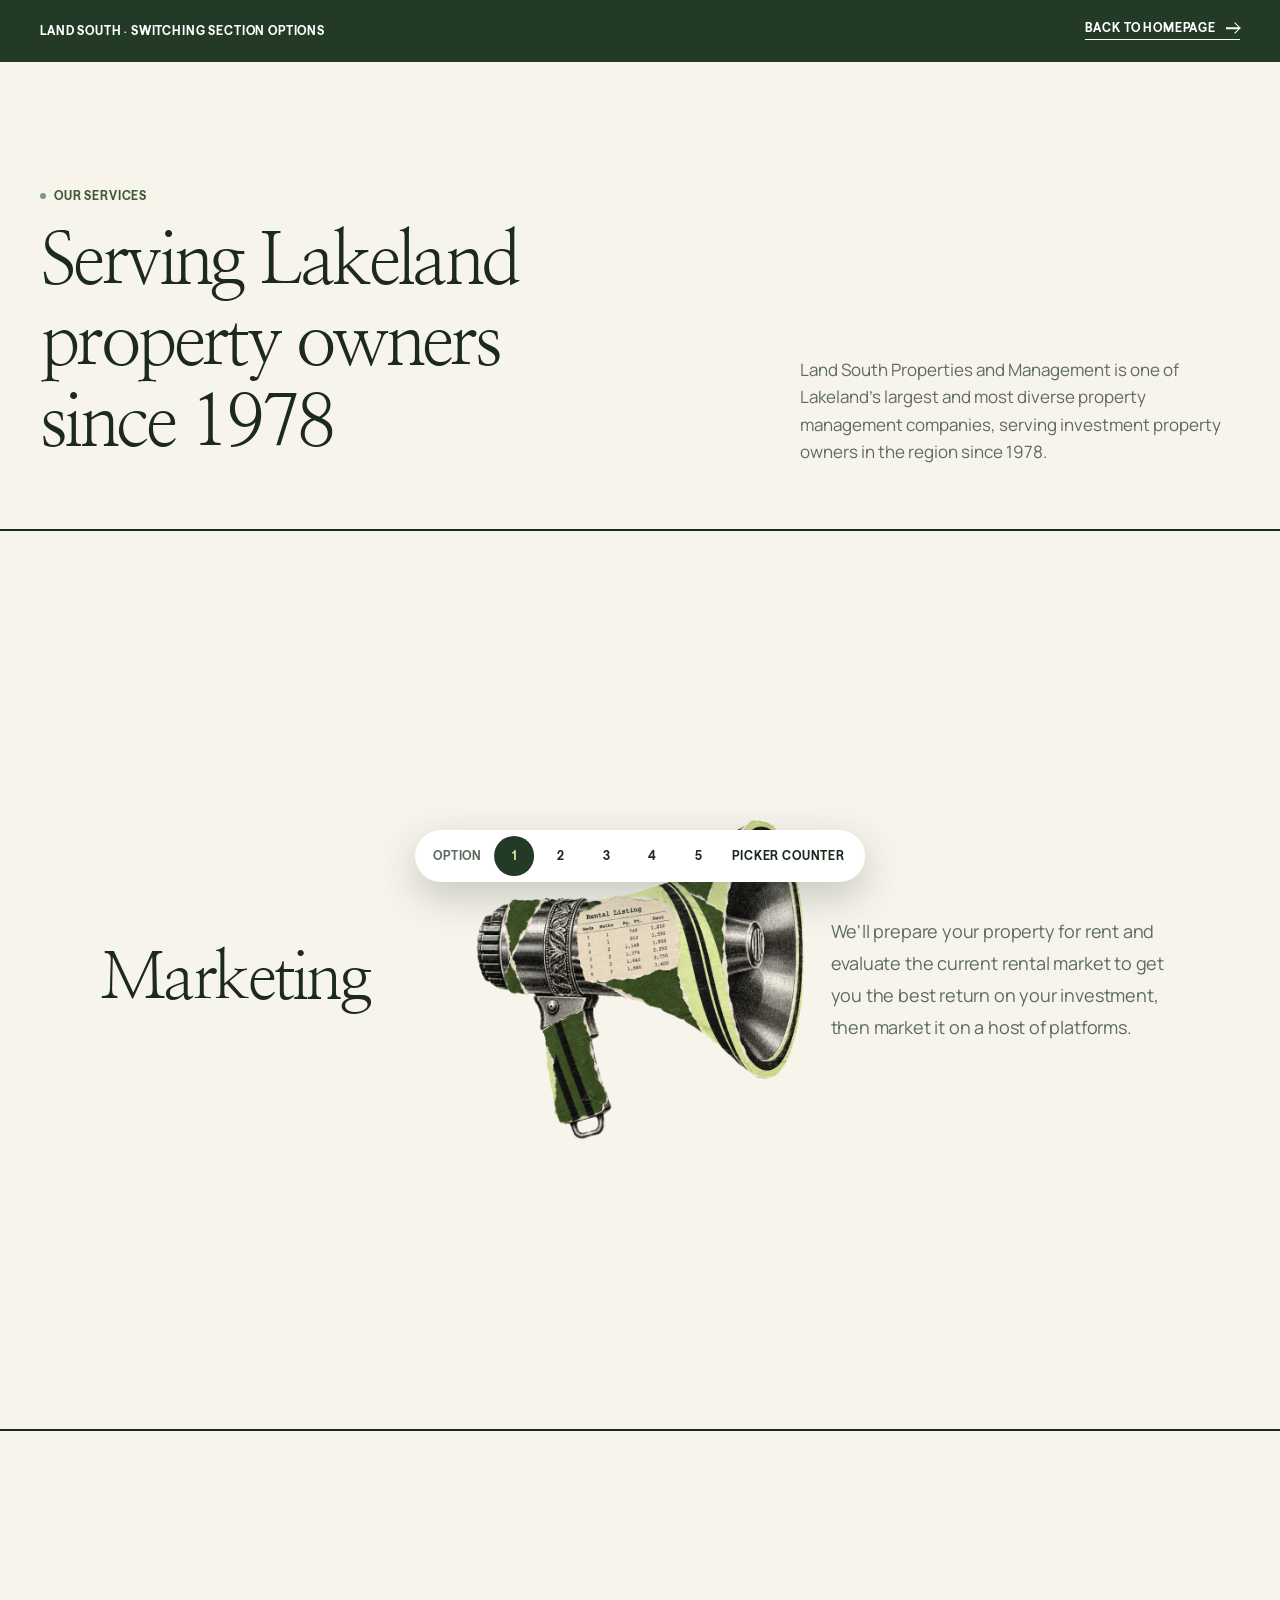
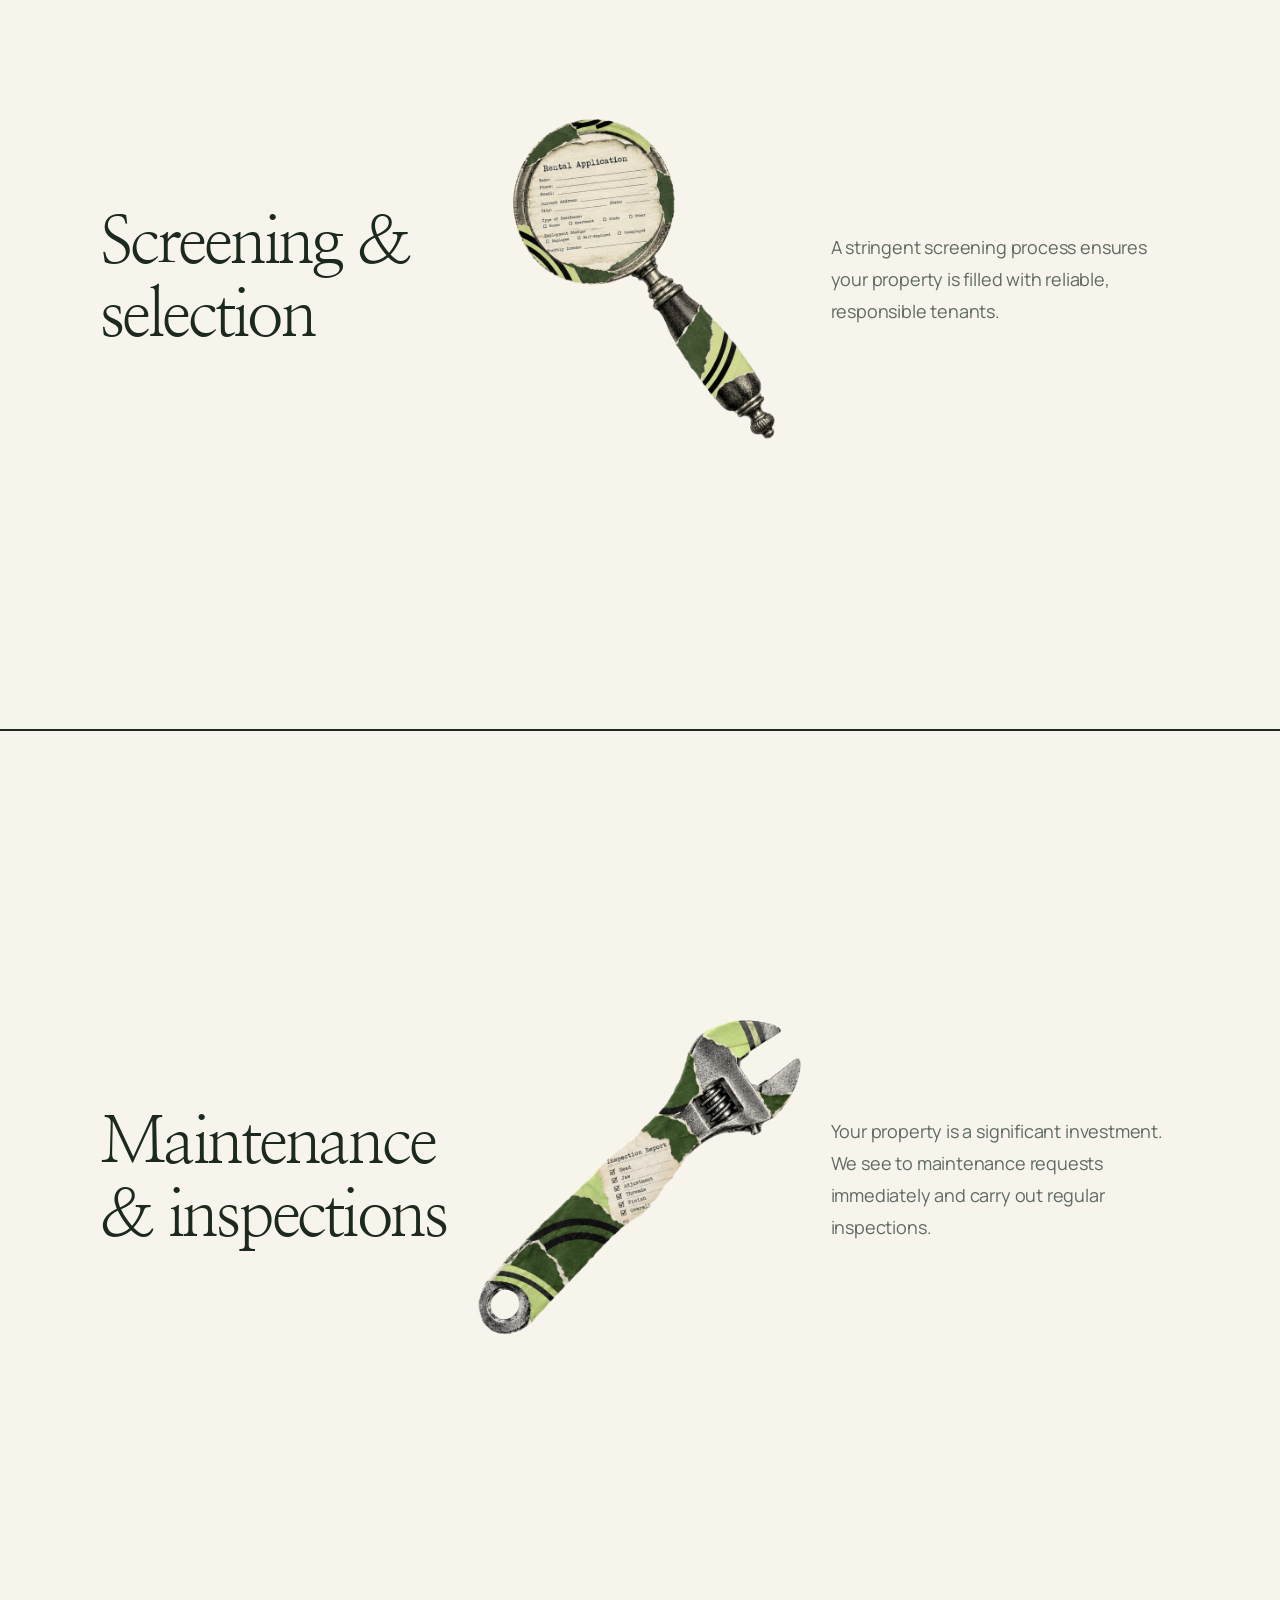
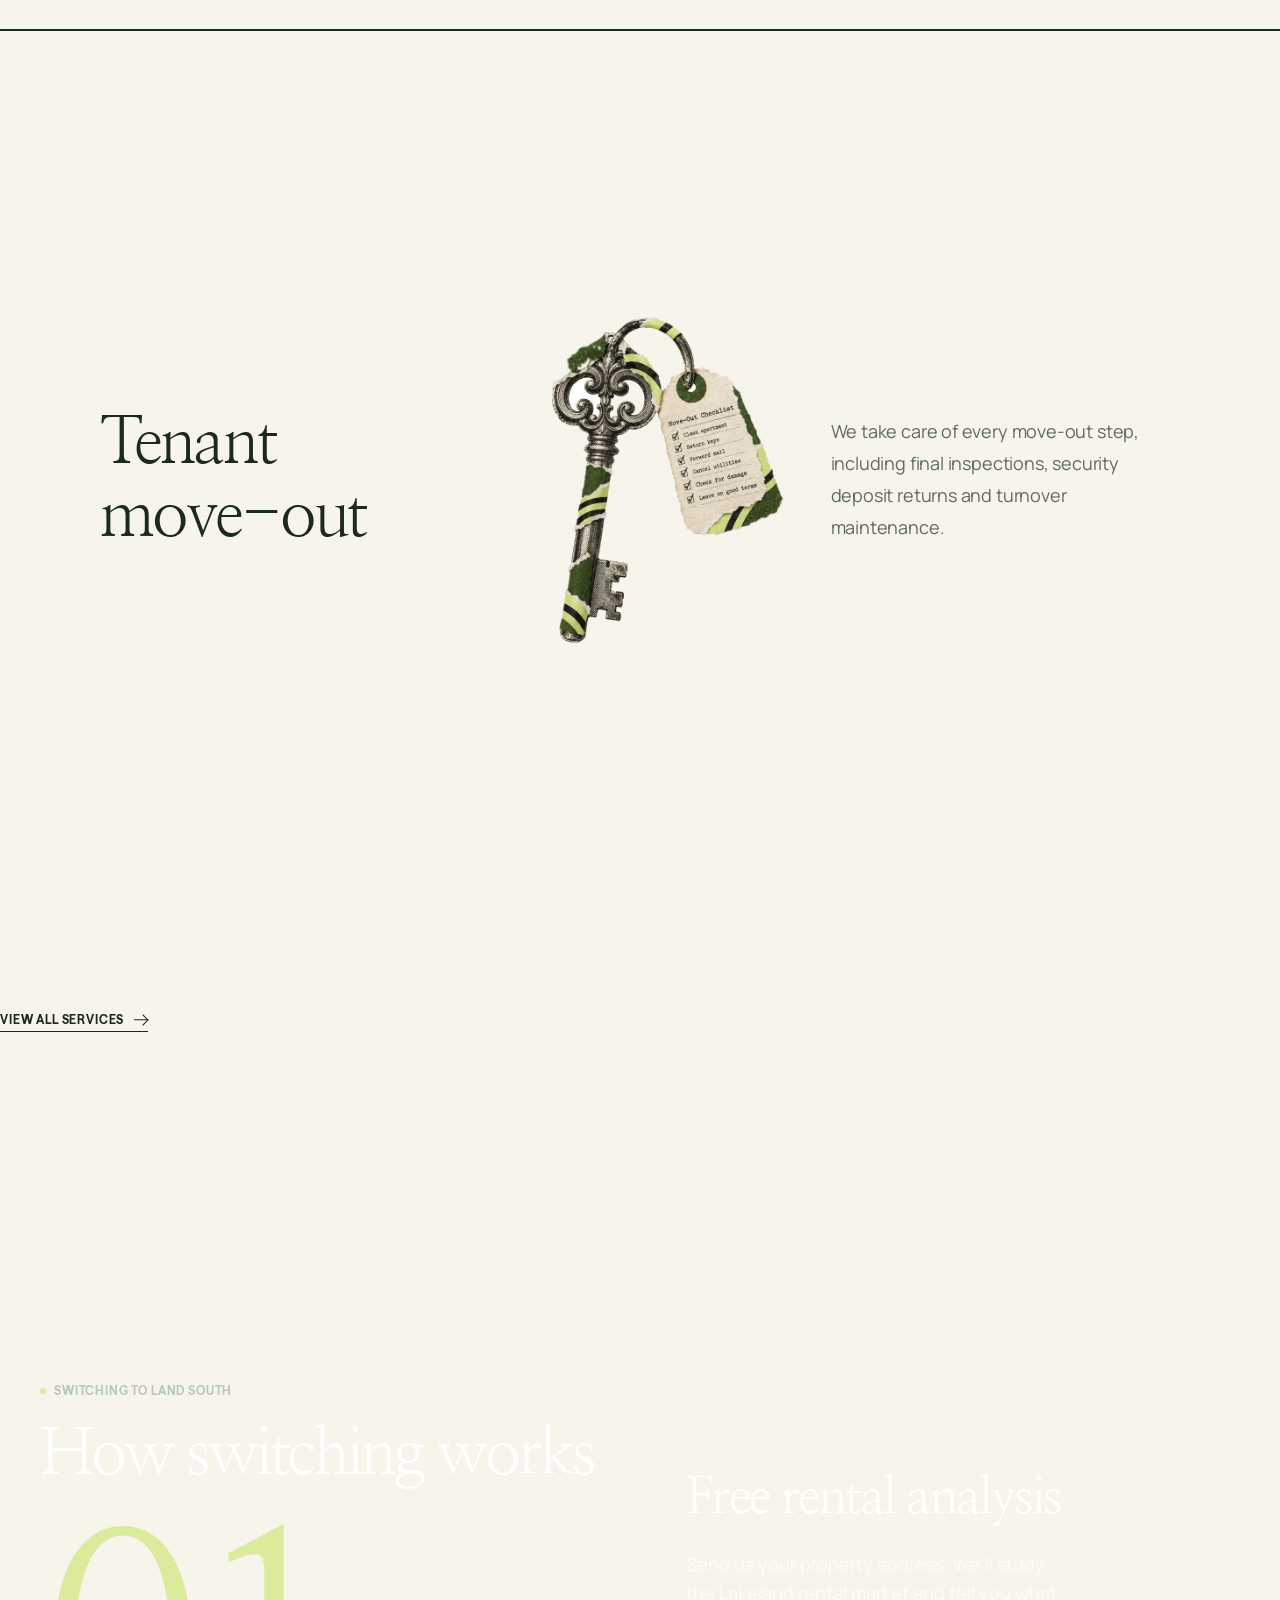
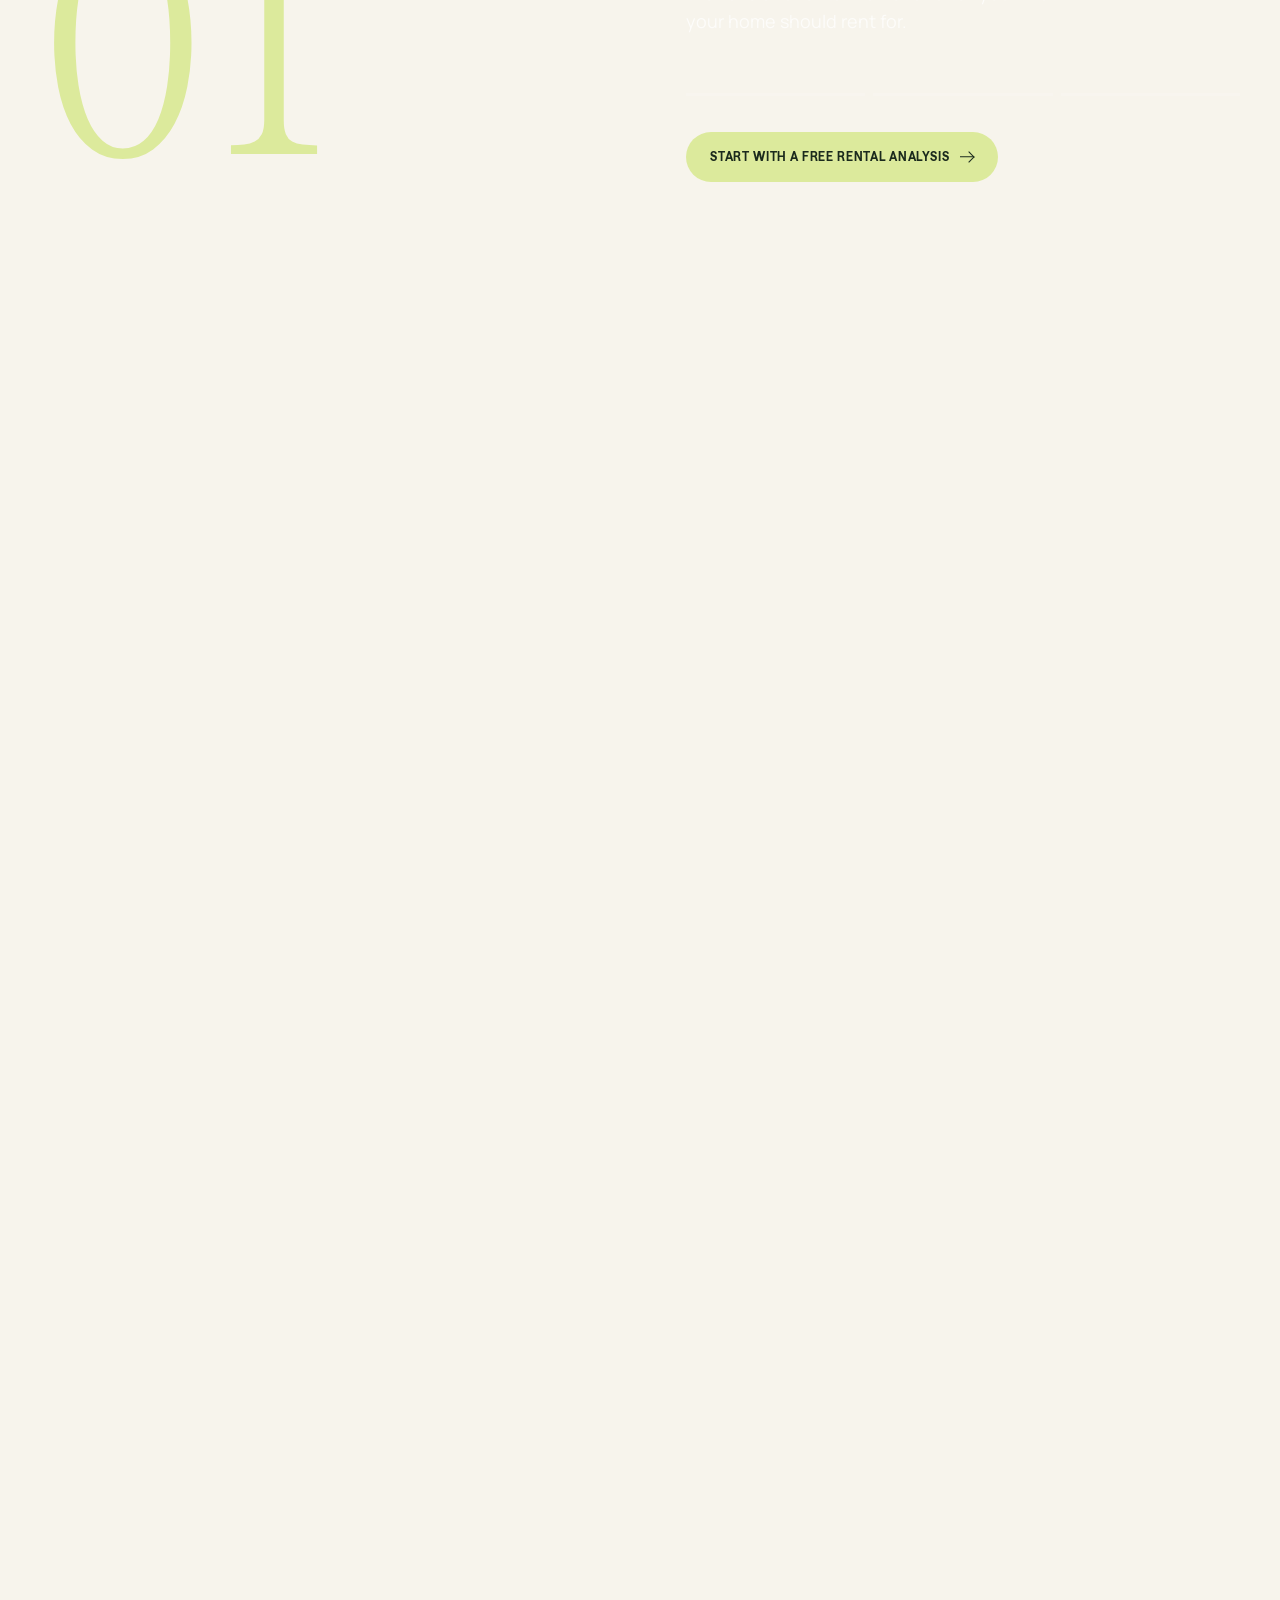
==== switching.html @ 8392ba08 "Land South homepage redesign prototype Static landing page proposal for landsouthmanagement.com, plu" ====
<!doctype html>
<html lang="en">
<head>
<meta charset="utf-8">
<meta name="viewport" content="width=device-width, initial-scale=1">
<meta name="robots" content="noindex, nofollow">
<title>Switching options — Land South</title>
<link rel="preconnect" href="https://fonts.googleapis.com">
<link rel="preconnect" href="https://fonts.gstatic.com" crossorigin>
<link href="https://fonts.googleapis.com/css2?family=Nanum+Myeongjo:wght@400;700&family=Manrope:wght@400;500;600;700&display=swap" rel="stylesheet">
<link rel="stylesheet" href="styles.css">
<link rel="stylesheet" href="options.css">
<style>
/* ---------- option picker ---------- */
.pick{position:fixed;z-index:90;left:50%;bottom:18px;transform:translateX(-50%);display:flex;align-items:center;gap:6px;padding:6px 6px 6px 18px;background:#fff;border-radius:999px;box-shadow:0 14px 40px rgba(20,40,30,.22)}
.pick span{font:var(--ui);letter-spacing:var(--ui-track);text-transform:uppercase;color:var(--muted);margin-right:6px}
.pick a{width:40px;height:40px;border-radius:50%;display:grid;place-items:center;font:var(--ui);color:var(--ink);transition:background .25s}
.pick a:hover{background:var(--sand)}
.pick a.on{background:var(--forest);color:var(--lime)}
.pick__name{font:var(--ui);letter-spacing:var(--ui-track);text-transform:uppercase;padding:0 14px 0 8px;color:var(--ink)}
@media (max-width:720px){.pick{bottom:12px;padding-left:12px}.pick span,.pick__name{display:none}.pick a{width:38px;height:38px}}

/* ---------- the colour change, after AdLib: once the switching section settles in,
   the stuck service panel, the link strip and the section itself all fade to forest together ---------- */
.services{background:var(--cream)}
.services,.stack .panel:last-child,.services__more,.sw{transition:background-color 1s cubic-bezier(.4,0,.2,1),color .8s ease,border-color .8s ease}
.panel__h,.panel__p,.services__more .link{transition:color .8s ease}
.dark .stack .panel:last-child{background:var(--forest);border-color:var(--forest)}
.dark .stack .panel:last-child .panel__h{color:#fff}
.dark .stack .panel:last-child .panel__p{color:rgba(255,255,255,.7)}
.dark .services,.dark .services__more{background:var(--forest)}
.dark .services__more .link{color:#fff}
.sw{background:var(--cream);color:#fff;position:relative}
.dark .sw{background:var(--forest)}
.sw__in{opacity:0;transform:translateY(24px);transition:opacity .9s ease .25s,transform 1.1s cubic-bezier(.2,.7,.2,1) .25s}
.dark .sw__in{opacity:1;transform:none}
.sw[hidden]{display:none}
.sw .tag{color:var(--sage-2)}
.sw .tag::before{background:var(--lime)}
.sw-h{font-size:clamp(40px,5vw,76px);line-height:1.13;color:#fff}
.after{background:var(--forest);height:40vh}

/* shared pinned-stage helpers */
.pinwrap{position:relative}
.pinstage{position:sticky;top:0;height:100vh;height:100svh;overflow:hidden;display:flex;align-items:center}

/* ========== 1. Picker counter: the step number rolls through solid detents like an iOS picker ========== */
.d1{height:340vh}
.d1 .pinstage .wrap{width:100%;display:grid;grid-template-columns:minmax(0,1.05fr) minmax(0,1fr);gap:clamp(32px,5vw,90px);align-items:center}
.d1__win{height:1em;overflow:hidden;font:400 clamp(160px,24vw,380px)/1 var(--serif);letter-spacing:-.06em;color:var(--lime);margin-top:20px}
.d1__reel{display:flex;flex-direction:column;transition:transform .8s cubic-bezier(.65,0,.15,1)}
.d1__reel span{height:1em;display:block}
.d1__twin{height:calc(1.13em * 2);overflow:hidden;font-size:clamp(36px,4vw,60px)}
.d1__treel{transition:transform .8s cubic-bezier(.65,0,.15,1)}
.d1__treel h3{height:calc(1.13em * 2);font-size:1em;line-height:1.13;display:flex;align-items:flex-end;color:#fff}
.d1__pwin{position:relative;margin-top:22px;min-height:7.2em}
.d1__pwin p{position:absolute;inset:0 0 auto;color:rgba(255,255,255,.72);font-size:18px;max-width:34ch;opacity:0;transform:translateY(12px);transition:opacity .5s ease,transform .7s cubic-bezier(.2,.7,.2,1)}
.d1__pwin p.on{opacity:1;transform:none;transition-delay:.25s}
.d1__bar{display:flex;gap:8px;margin-top:28px}
.d1__bar i{flex:1;height:3px;background:rgba(255,255,255,.16);position:relative;overflow:hidden}
.d1__bar i::after{content:"";position:absolute;inset:0;background:var(--lime);transform-origin:0 50%;transform:scaleX(var(--f,0))}
.d1 .btn{margin-top:36px}

/* ========== 2. Winding path: a line draws down the page and a house marker rides it to each step ========== */
.d2{padding:clamp(100px,12vw,170px) 0 clamp(120px,14vw,200px)}
.d2__head{text-align:center;display:flex;flex-direction:column;align-items:center;margin-bottom:clamp(40px,6vw,90px)}
.d2__track{position:relative}
.d2__svg{position:absolute;inset:0;width:100%;height:100%;overflow:visible;pointer-events:none}
.d2__svg .base{fill:none;stroke:rgba(255,255,255,.14);stroke-width:2;stroke-dasharray:2 10;stroke-linecap:round}
.d2__svg .live{fill:none;stroke:var(--lime);stroke-width:2.5;stroke-linecap:round}
.d2__marker{position:absolute;left:0;top:0;width:58px;height:58px;margin:-29px 0 0 -29px;border-radius:50%;background:var(--lime);color:var(--forest);display:grid;place-items:center;box-shadow:0 0 0 8px rgba(220,234,156,.16);z-index:2}
.d2__marker svg{width:26px;height:26px}
.d2__step{position:relative;display:grid;grid-template-columns:1fr 1fr;min-height:clamp(340px,38vw,500px);align-items:center}
.d2__card{max-width:420px;opacity:.25;transform:translateY(16px);transition:opacity .6s ease,transform .8s cubic-bezier(.2,.7,.2,1)}
.d2__step.on .d2__card{opacity:1;transform:none}
.d2__step:nth-child(odd) .d2__card{grid-column:2;padding-left:clamp(90px,10vw,160px)}
.d2__step:nth-child(even) .d2__card{grid-column:1;justify-self:end;padding-right:clamp(90px,10vw,160px);text-align:right}
.d2__card small{font:var(--ui);letter-spacing:var(--ui-track);text-transform:uppercase;color:var(--lime)}
.d2__card h3{font-size:clamp(32px,3.4vw,52px);line-height:1.13;margin:12px 0}
.d2__card p{color:rgba(255,255,255,.72)}
.d2__end{text-align:center;margin-top:clamp(30px,4vw,60px)}

/* ========== 3. Deal the deck: three paper cards start stacked and are dealt out into a row ========== */
.d3{height:300vh}
.d3 .pinstage{flex-direction:column;justify-content:center}
.d3__head{width:100%;text-align:center;margin-bottom:clamp(28px,4vw,56px)}
.d3__table{position:relative;width:100%;height:clamp(360px,34vw,460px)}
.d3__card{position:absolute;left:50%;top:0;width:clamp(260px,26vw,360px);height:100%;margin-left:calc(clamp(260px,26vw,360px) / -2);padding:clamp(24px,2.4vw,36px);color:var(--ink);display:flex;flex-direction:column;justify-content:space-between;will-change:transform;
  clip-path:polygon(0 1.4%,8% 0,22% 1.2%,38% 0,55% 1.3%,72% 0,88% 1.1%,100% 0,99.2% 30%,100% 62%,99% 100%,80% 98.8%,61% 100%,42% 98.7%,22% 100%,6% 98.8%,0 100%,.8% 66%,0 34%)}
.d3__card:nth-child(1){background:var(--cream)}
.d3__card:nth-child(2){background:var(--lime)}
.d3__card:nth-child(3){background:var(--sage-2)}
.d3__type{font:600 12px/1.6 ui-monospace,"Courier New",monospace;letter-spacing:.06em;color:var(--olive);display:flex;justify-content:space-between;border-bottom:1px dashed rgba(61,90,51,.45);padding-bottom:12px}
.d3__n{font:400 clamp(72px,7vw,110px)/1 var(--serif);letter-spacing:-.05em;color:var(--forest)}
.d3__card h3{font-size:clamp(26px,2.3vw,34px);line-height:1.13;margin-bottom:10px}
.d3__card p{font-size:15px;color:#4c584d}
.d3__cta{margin-top:clamp(24px,3vw,44px);opacity:0;transition:opacity .6s ease}
.d3__cta.on{opacity:1}

/* ========== 4. Filling type: each step is a huge outlined line that fills lime as you scroll past ========== */
.d4{padding:clamp(100px,12vw,170px) 0 clamp(110px,13vw,190px)}
.d4__rows{list-style:none;margin-top:clamp(40px,6vw,90px);border-top:1px solid var(--line-l)}
.d4__row{padding:clamp(28px,3.4vw,48px) 0;border-bottom:1px solid var(--line-l);display:grid;grid-template-columns:clamp(54px,7vw,100px) minmax(0,1fr);gap:clamp(12px,2vw,28px);align-items:start}
.d4__n{font:var(--ui);letter-spacing:var(--ui-track);color:var(--lime);padding-top:.9em}
.d4__big{font:400 clamp(48px,8.4vw,136px)/1.02 var(--serif);letter-spacing:-.05em;color:transparent;-webkit-text-stroke:1px rgba(255,255,255,.45);
  background:linear-gradient(90deg,var(--lime) 0 var(--f,0%),transparent var(--f,0%));-webkit-background-clip:text;background-clip:text}
.d4__p{grid-column:2;color:rgba(255,255,255,.72);font-size:18px;max-width:46ch;margin-top:18px;opacity:0;transform:translateY(10px);transition:opacity .6s ease,transform .8s cubic-bezier(.2,.7,.2,1)}
.d4__row.on .d4__p{opacity:1;transform:none}
.d4__end{display:flex;justify-content:space-between;align-items:center;gap:20px;flex-wrap:wrap;margin-top:clamp(36px,4vw,60px)}
.d4__end p{color:var(--sage-2)}

/* ========== 5. The house builds itself: a line drawing completes in three stages, one per step ========== */
.d5{height:340vh}
.d5 .pinstage .wrap{width:100%;display:grid;grid-template-columns:minmax(0,1fr) minmax(0,1fr);gap:clamp(32px,5vw,90px);align-items:center}
.d5__art{width:100%;max-width:560px;justify-self:center}
.d5__art svg{width:100%;height:auto;overflow:visible}
.d5__art .ln{fill:none;stroke:#f7f4ec;stroke-width:2.2;stroke-linecap:round;stroke-linejoin:round}
.d5__art .win{fill:var(--lime);opacity:0;transition:opacity .6s ease}
.d5__art .win.on{opacity:1}
.d5__art .gnd{stroke:rgba(255,255,255,.3)}
.d5__art .tag-c{fill:var(--lime)}
.d5__steps{position:relative;min-height:330px}
.d5__step{position:absolute;inset:0 0 auto;opacity:0;transform:translateY(16px);transition:opacity .5s ease,transform .8s cubic-bezier(.2,.7,.2,1);pointer-events:none}
.d5__step.on{opacity:1;transform:none;transition-delay:.15s;pointer-events:auto}
.d5__step small{font:var(--ui);letter-spacing:var(--ui-track);text-transform:uppercase;color:var(--lime)}
.d5__step h3{font-size:clamp(36px,4vw,60px);line-height:1.13;margin:14px 0}
.d5__step p{color:rgba(255,255,255,.72);font-size:18px;max-width:36ch}
.d5__dots{display:flex;gap:8px;margin-top:8px}
.d5__dots i{width:8px;height:8px;border-radius:50%;background:rgba(255,255,255,.2);transition:width .4s,background .4s}
.d5__dots i.on{width:26px;border-radius:4px;background:var(--lime)}

@media (max-width:900px){
  .d1 .pinstage .wrap,.d5 .pinstage .wrap{grid-template-columns:1fr;gap:18px}
  .d1__win{font-size:clamp(120px,34vw,200px);margin-top:4px}
  .d1__pwin{min-height:8em}
  .d1__pwin p{font-size:16px}
  .d2__step{grid-template-columns:1fr;min-height:0;padding:0 0 64px 76px}
  .d2__step:nth-child(n) .d2__card{grid-column:1;justify-self:start;padding:0;text-align:left}
  .d2__step:last-child{padding-bottom:12px}
  .d2__end{text-align:left;padding-left:0;margin-top:48px}
  .d2__end .btn{width:100%}
  .d4__p{font-size:16px}
  .d5__art{max-width:300px}
  .d5__steps{min-height:250px}
  .d5__step p{font-size:16px}
  .sw-h{font-size:clamp(36px,10vw,52px)}
}
@media (max-width:720px){
  .d3{height:auto}
  .d3 .pinstage{position:static;height:auto;overflow:visible;padding:96px 0 110px}
  .d3__table{height:auto;display:flex;flex-direction:column;gap:16px}
  .d3__card{position:relative;left:auto;margin:0;width:100%;height:auto;min-height:280px;transform:none!important}
  .d3__card:nth-child(1){transform:rotate(-1.5deg)!important}
  .d3__card:nth-child(3){transform:rotate(1.2deg)!important}
  .d3__cta{opacity:1}
}
@media (prefers-reduced-motion:reduce){.d1__reel,.d1__treel{transition:none}}
</style>
</head>
<body>

<header class="opt-head">
  <div class="wrap">
    <p>Land South · switching section options</p>
    <a class="link link--light" href="index.html">Back to homepage <i class="arr"></i></a>
  </div>
</header>

<nav class="pick" aria-label="Choose an option">
  <span>Option</span>
  <a href="?v=1">1</a><a href="?v=2">2</a><a href="?v=3">3</a><a href="?v=4">4</a><a href="?v=5">5</a>
  <b class="pick__name"></b>
</nav>

<main>
<!-- OUR SERVICES -->
<section class="services" id="services">
  <div class="wrap">
    <div class="intro">
      <p class="tag">Our services</p>
      <h2 class="caps">Serving Lakeland property owners since 1978</h2>
      <p class="intro__p">Land South Properties and Management is one of Lakeland's largest and most diverse property management companies, serving investment property owners in the region since 1978.</p>
    </div>
  </div>
  <ol class="stack">
    <li class="panel">
      <h3 class="panel__h">Marketing</h3>
      <img class="panel__img" src="img/svc-marketing.png" alt="A vintage megaphone collage" width="760" height="760" loading="eager">
      <p class="panel__p">We'll prepare your property for rent and evaluate the current rental market to get you the best return on your investment, then market it on a host of platforms.</p>
    </li>
    <li class="panel">
      <h3 class="panel__h">Screening &amp; selection</h3>
      <img class="panel__img" src="img/svc-screening.png" alt="A magnifying glass over a rental application" width="760" height="760" loading="lazy">
      <p class="panel__p">A stringent screening process ensures your property is filled with reliable, responsible tenants.</p>
    </li>
    <li class="panel">
      <h3 class="panel__h">Maintenance &amp; inspections</h3>
      <img class="panel__img" src="img/svc-maintenance.png" alt="A wrench wrapped in an inspection report" width="760" height="760" loading="lazy">
      <p class="panel__p">Your property is a significant investment. We see to maintenance requests immediately and carry out regular inspections.</p>
    </li>
    <li class="panel">
      <h3 class="panel__h">Tenant move-out</h3>
      <img class="panel__img" src="img/svc-moveout.png" alt="A house key with a move-out checklist tag" width="760" height="760" loading="lazy">
      <p class="panel__p">We take care of every move-out step, including final inspections, security deposit returns and turnover maintenance.</p>
    </li>
  </ol>
  <div class="wrap services__more">
    <a class="link" href="https://landsouthmanagement.com/services/">View all services <i class="arr"></i></a>
  </div>
</section>

<!-- ================= OPTION 1 ================= -->
<section class="sw d1 pinwrap" data-v="1" data-name="Picker counter" hidden>
  <div class="pinstage"><div class="wrap sw__in">
    <div>
      <p class="tag">Switching to Land South</p>
      <h2 class="sw-h">How switching works</h2>
      <div class="d1__win" aria-hidden="true"><div class="d1__reel"><span>01</span><span>02</span><span>03</span></div></div>
    </div>
    <div>
      <div class="d1__twin"><div class="d1__treel"><h3>Free rental analysis</h3><h3>Easy onboarding</h3><h3>Your first rent paid</h3></div></div>
      <div class="d1__pwin">
        <p class="on">Send us your property address. We'll study the Lakeland rental market and tell you what your home should rent for.</p>
        <p>We take over the paperwork: leases, deposits, keys and introductions to any current residents. You don't have to chase your old manager.</p>
        <p>Rent is collected online and paid out to you, with every statement waiting in your owner portal.</p>
      </div>
      <div class="d1__bar"><i></i><i></i><i></i></div>
      <a class="btn btn--lime" href="index.html#analysis">Start with a free rental analysis <i class="arr"></i></a>
    </div>
  </div></div>
</section>

<!-- ================= OPTION 2 ================= -->
<section class="sw d2" data-v="2" data-name="Winding path" hidden>
  <div class="wrap sw__in">
    <div class="d2__head"><p class="tag">Switching to Land South</p><h2 class="sw-h">How switching works</h2></div>
    <div class="d2__track">
      <svg class="d2__svg" aria-hidden="true"><path class="base"/><path class="live"/></svg>
      <span class="d2__marker" aria-hidden="true"><svg viewBox="0 0 24 24" fill="none" stroke="currentColor" stroke-width="1.9" stroke-linejoin="round" stroke-linecap="round"><path d="M4 11.2 12 4.5l8 6.7M6.5 9.4V19.5h4v-5h3v5h4V9.4"/></svg></span>
      <div class="d2__step"><div class="d2__card"><small>Step 01</small><h3>Free rental analysis</h3><p>Send us your property address. We'll study the Lakeland rental market and tell you what your home should rent for.</p></div></div>
      <div class="d2__step"><div class="d2__card"><small>Step 02</small><h3>Easy onboarding</h3><p>We take over the paperwork: leases, deposits, keys and introductions to any current residents. You don't have to chase your old manager.</p></div></div>
      <div class="d2__step"><div class="d2__card"><small>Step 03</small><h3>Your first rent paid</h3><p>Rent is collected online and paid out to you, with every statement waiting in your owner portal.</p></div></div>
    </div>
    <div class="d2__end"><a class="btn btn--lime" href="index.html#analysis">Start with a free rental analysis <i class="arr"></i></a></div>
  </div>
</section>

<!-- ================= OPTION 3 ================= -->
<section class="sw d3 pinwrap" data-v="3" data-name="Deal the deck" hidden>
  <div class="pinstage"><div class="wrap sw__in" style="width:100%">
    <div class="d3__head"><p class="tag">Switching to Land South</p><h2 class="sw-h">How switching works</h2></div>
    <div class="d3__table">
      <article class="d3__card"><div class="d3__type"><span>STEP 01</span><span>ANALYSIS</span></div><span class="d3__n">01</span><div><h3>Free rental analysis</h3><p>Send us your property address. We'll study the Lakeland rental market and tell you what your home should rent for.</p></div></article>
      <article class="d3__card"><div class="d3__type"><span>STEP 02</span><span>ONBOARDING</span></div><span class="d3__n">02</span><div><h3>Easy onboarding</h3><p>We take over the paperwork: leases, deposits, keys and introductions to any current residents. You don't have to chase your old manager.</p></div></article>
      <article class="d3__card"><div class="d3__type"><span>STEP 03</span><span>FIRST RENT</span></div><span class="d3__n">03</span><div><h3>Your first rent paid</h3><p>Rent is collected online and paid out to you, with every statement waiting in your owner portal.</p></div></article>
    </div>
    <div class="center d3__cta"><a class="btn btn--lime" href="index.html#analysis">Start with a free rental analysis <i class="arr"></i></a></div>
  </div></div>
</section>

<!-- ================= OPTION 4 ================= -->
<section class="sw d4" data-v="4" data-name="Filling type" hidden>
  <div class="wrap sw__in">
    <p class="tag">Switching to Land South</p>
    <h2 class="sw-h">How switching works</h2>
    <ol class="d4__rows">
      <li class="d4__row"><span class="d4__n">01</span><h3 class="d4__big">Free rental analysis</h3><p class="d4__p">Send us your property address. We'll study the Lakeland rental market and tell you what your home should rent for.</p></li>
      <li class="d4__row"><span class="d4__n">02</span><h3 class="d4__big">Easy onboarding</h3><p class="d4__p">We take over the paperwork: leases, deposits, keys and introductions to any current residents. You don't have to chase your old manager.</p></li>
      <li class="d4__row"><span class="d4__n">03</span><h3 class="d4__big">Your first rent paid</h3><p class="d4__p">Rent is collected online and paid out to you, with every statement waiting in your owner portal.</p></li>
    </ol>
    <div class="d4__end"><p>Three steps, and we handle the paperwork.</p><a class="btn btn--lime" href="index.html#analysis">Start with a free rental analysis <i class="arr"></i></a></div>
  </div>
</section>

<!-- ================= OPTION 5 ================= -->
<section class="sw d5 pinwrap" data-v="5" data-name="House builds" hidden>
  <div class="pinstage"><div class="wrap sw__in">
    <div class="d5__art" aria-hidden="true">
      <svg viewBox="0 0 400 340">
        <!-- stage 1: ground and walls -->
        <path class="ln gnd s1" d="M20 300H380"/>
        <path class="ln s1" d="M80 300V170M320 300V170M80 170H320"/>
        <!-- stage 2: roof, chimney, door and a key tag -->
        <path class="ln s2" d="M60 182L200 70L340 182"/>
        <path class="ln s2" d="M262 120V82h28v60"/>
        <path class="ln s2" d="M176 300V226a24 24 0 0 1 48 0V300"/>
        <path class="ln s2" d="M212 262h0.1"/>
        <!-- stage 3: windows light up and smoke rises -->
        <path class="ln s3" d="M104 196h48v44h-48zM248 196h48v44h-48zM128 196v44M272 196v44M104 218h48M248 218h48"/>
        <path class="ln s3" d="M276 70c-8-10 8-16 0-28M284 64c-6-8 6-12 0-20"/>
        <rect class="win" x="105" y="197" width="46" height="42"/>
        <rect class="win" x="249" y="197" width="46" height="42"/>
      </svg>
    </div>
    <div>
      <p class="tag">Switching to Land South</p>
      <h2 class="sw-h" style="margin-bottom:28px">How switching works</h2>
      <div class="d5__steps">
        <div class="d5__step on"><small>Step 01</small><h3>Free rental analysis</h3><p>Send us your property address. We'll study the Lakeland rental market and tell you what your home should rent for.</p></div>
        <div class="d5__step"><small>Step 02</small><h3>Easy onboarding</h3><p>We take over the paperwork: leases, deposits, keys and introductions to any current residents. You don't have to chase your old manager.</p></div>
        <div class="d5__step"><small>Step 03</small><h3>Your first rent paid</h3><p>Rent is collected online and paid out to you, with every statement waiting in your owner portal.</p><a class="btn btn--lime" href="index.html#analysis" style="margin-top:28px">Start with a free rental analysis <i class="arr"></i></a></div>
      </div>
      <div class="d5__dots"><i class="on"></i><i></i><i></i></div>
    </div>
  </div></div>
</section>

<div class="after" aria-hidden="true"></div>
</main>

<script>
(() => {
  const q = new URLSearchParams(location.search);
  const v = Math.min(5, Math.max(1, parseInt(q.get('v'), 10) || 1));
  const flat = q.has('flat');
  const clamp = (x, a = 0, b = 1) => Math.min(b, Math.max(a, x));
  const root = document.documentElement;
  const sec = document.querySelector(`.sw[data-v="${v}"]`);
  sec.hidden = false;
  document.querySelectorAll('.pick a').forEach((a, i) => a.classList.toggle('on', i + 1 === v));
  document.querySelector('.pick__name').textContent = sec.dataset.name;

  // progress through a pinned section: 0 when it locks, 1 when it lets go
  const pinP = el => { const r = el.getBoundingClientRect(); return clamp(-r.top / (r.height - innerHeight)); };
  // progress of an element moving up through the screen
  const viewP = (el, start = .85, end = .35) => { const r = el.getBoundingClientRect(); return clamp((innerHeight * start - r.top) / (innerHeight * (start - end))); };

  /* ---------- option 1 ---------- */
  const o1 = () => {
    const reel = sec.querySelector('.d1__reel'), treel = sec.querySelector('.d1__treel');
    const ps = [...sec.querySelectorAll('.d1__pwin p')], bars = [...sec.querySelectorAll('.d1__bar i')];
    let cur = -1;
    return () => {
      const p = flat ? 0 : pinP(sec);
      bars.forEach((b, i) => b.style.setProperty('--f', clamp(p * 3 - i).toFixed(3)));
      const idx = Math.min(2, Math.floor(p * 3 * .999));
      if (idx === cur) return;
      cur = idx;
      reel.style.transform = `translateY(${-idx}em)`;
      treel.style.transform = `translateY(${-idx * 100 / 3}%)`;
      ps.forEach((x, i) => x.classList.toggle('on', i === idx));
    };
  };

  /* ---------- option 2 ---------- */
  const o2 = () => {
    const track = sec.querySelector('.d2__track'), svg = sec.querySelector('.d2__svg');
    const base = svg.querySelector('.base'), live = svg.querySelector('.live'), marker = sec.querySelector('.d2__marker');
    const steps = [...sec.querySelectorAll('.d2__step')];
    let len = 0, nodes = [];
    const build = () => {
      const W = track.clientWidth, phone = matchMedia('(max-width:900px)').matches;
      // nodes sit on the centre line (or the left rail on phones); between them the line bows gently to alternate sides
      const cx = phone ? 29 : W / 2;
      nodes = steps.map(s => ({ x: cx, y: s.offsetTop + s.offsetHeight / 2 }));
      const pts = [{ x: cx, y: 0 }, ...nodes, { x: cx, y: track.clientHeight }];
      let d = `M${cx} 0`;
      for (let i = 1; i < pts.length; i++) {
        const a = pts[i - 1], b = pts[i], dy = b.y - a.y, swing = phone ? 0 : (i % 2 ? -1 : 1) * Math.min(W * .07, 100);
        d += ` C${a.x + swing} ${a.y + dy * .45}, ${b.x + swing} ${b.y - dy * .45}, ${b.x} ${b.y}`;
      }
      base.setAttribute('d', d); live.setAttribute('d', d);
      len = live.getTotalLength();
      live.style.strokeDasharray = len;
    };
    build(); addEventListener('resize', build);
    return () => {
      const r = track.getBoundingClientRect();
      const p = flat ? 1 : clamp((innerHeight * .55 - r.top) / r.height);
      live.style.strokeDashoffset = (len * (1 - p)).toFixed(1);
      const pt = live.getPointAtLength(len * p);
      marker.style.transform = `translate(${pt.x}px, ${pt.y}px)`;
      steps.forEach((s, i) => s.classList.toggle('on', flat || pt.y >= nodes[i].y - 40));
    };
  };

  /* ---------- option 3 ---------- */
  const o3 = () => {
    const cards = [...sec.querySelectorAll('.d3__card')], cta = sec.querySelector('.d3__cta');
    const rest = [{ x: -10, y: 14, r: -7 }, { x: 8, y: 6, r: 4 }, { x: 0, y: 0, r: -1.5 }];
    const ease = t => t < .5 ? 4 * t * t * t : 1 - Math.pow(-2 * t + 2, 3) / 2;
    return () => {
      if (matchMedia('(max-width:720px)').matches) return;
      const p = flat ? 1 : pinP(sec);
      const gap = Math.min(innerWidth * .02, 24), w = cards[0].offsetWidth;
      cards.forEach((c, i) => {
        // the top card (last in the stack) is dealt first, to the right
        const order = 2 - i, t = ease(clamp((p - order * .2) / .4));
        const tx = (i - 1) * (w + gap);
        const x = rest[i].x + (tx - rest[i].x) * t, y = rest[i].y * (1 - t), r = rest[i].r * (1 - t);
        c.style.transform = `translate(${x}px, ${y}px) rotate(${r}deg)`;
        c.style.zIndex = 10 + i;
      });
      cta.classList.toggle('on', p > .82);
    };
  };

  /* ---------- option 4 ---------- */
  const o4 = () => {
    const rows = [...sec.querySelectorAll('.d4__row')];
    return () => rows.forEach(row => {
      const f = flat ? 1 : viewP(row, .82, .38);
      row.querySelector('.d4__big').style.setProperty('--f', (f * 100).toFixed(1) + '%');
      row.classList.toggle('on', f > .55);
    });
  };

  /* ---------- option 5 ---------- */
  const o5 = () => {
    const groups = [1, 2, 3].map(n => [...sec.querySelectorAll('.s' + n)]);
    groups.flat().forEach(pth => { const L = pth.getTotalLength() || 1; pth.style.strokeDasharray = L; pth.style.strokeDashoffset = L; pth.dataset.l = L; });
    const wins = [...sec.querySelectorAll('.win')], steps = [...sec.querySelectorAll('.d5__step')], dots = [...sec.querySelectorAll('.d5__dots i')];
    return () => {
      const p = flat ? 1 : pinP(sec);
      groups.forEach((g, i) => {
        const t = clamp((p - i / 3) * 3 / .85);
        g.forEach(pth => { pth.style.strokeDashoffset = (pth.dataset.l * (1 - t)).toFixed(1); });
      });
      wins.forEach(w => w.classList.toggle('on', p > .9));
      const idx = Math.min(2, Math.floor(p * 3 * .999));
      steps.forEach((s, i) => s.classList.toggle('on', i === idx));
      dots.forEach((d, i) => d.classList.toggle('on', i === idx));
    };
  };

  const run = [o1, o2, o3, o4, o5][v - 1]();

  /* the AdLib-style colour change: dark once the section has settled into view, light again on the way back up */
  const tone = () => root.classList.toggle('dark', flat || sec.getBoundingClientRect().top < innerHeight * .4);

  let ticking = false;
  const frame = () => { ticking = false; tone(); run(); };
  addEventListener('scroll', () => { if (!ticking) { ticking = true; requestAnimationFrame(frame); } }, { passive: true });
  addEventListener('resize', frame);
  document.fonts.ready.then(frame);
  frame();
})();
</script>
</body>
</html>
---- styles.css ----
@font-face{font-family:"Season Sans";src:url(fonts/SeasonSans-TRIAL-Bold.ttf) format("truetype");font-weight:700;font-display:swap}
:root{
  --forest:#233b26;
  --olive:#3d5a33;
  --sage:#7f9585;
  --sage-2:#b9c8b6;
  --lime:#dcea9c;
  --lime-2:#cfe082;
  --cream:#f7f4ec;
  --sand:#ebe5d7;
  --ink:#1b2a1d;
  --muted:#5f6b5f;
  --line:rgba(27,42,29,.14);
  --line-l:rgba(255,255,255,.18);
  --r:14px;
  --serif:"Nanum Myeongjo",Georgia,serif;
  --sans:"Manrope",system-ui,sans-serif;
  --ui:700 12px/1 "Season Sans","Helvetica Neue",Arial,sans-serif; /* buttons, nav, tags */
  --ui-track:.07em;
  --wrap:1280px;
  --gut:clamp(16px,4vw,40px);
}
*{box-sizing:border-box;margin:0;padding:0}
[hidden]{display:none!important}
html{scroll-behavior:smooth;-webkit-text-size-adjust:100%}
body{background:var(--cream);color:var(--ink);font:400 16px/1.6 var(--sans);-webkit-font-smoothing:antialiased;overflow-x:hidden}
img{display:block;max-width:100%}
a{color:inherit;text-decoration:none}
em,i{font-style:normal}
ol,ul{list-style:none}
.sr{position:absolute;width:1px;height:1px;overflow:hidden;clip:rect(0 0 0 0)}
.wrap{max-width:calc(var(--wrap) + var(--gut)*2);margin:0 auto;padding:0 var(--gut)}
.center{text-align:center;display:flex;flex-direction:column;align-items:center}

h1,h2,h3{font-family:var(--serif);font-weight:400;letter-spacing:-.05em;text-transform:none}
.caps{font-size:clamp(40px,5.6vw,80px);line-height:1.13;max-width:15ch}
.tag{display:inline-flex;align-items:center;gap:8px;font:var(--ui);letter-spacing:var(--ui-track);text-transform:uppercase;color:var(--olive);margin-bottom:22px}
.tag::before{content:"";width:6px;height:6px;border-radius:50%;background:var(--sage)}
.tag--light{color:var(--sage-2)}
.tag--light::before{background:var(--lime)}

/* buttons */
.btn{display:inline-flex;align-items:center;justify-content:center;gap:10px;height:50px;padding:0 24px;border-radius:999px;border:0;cursor:pointer;
  font:var(--ui);letter-spacing:var(--ui-track);text-transform:uppercase;white-space:nowrap;transition:background .25s,color .25s,box-shadow .25s}
.btn--lime{background:var(--lime);color:var(--ink)}
.btn--lime:hover{background:var(--lime-2)}
.btn--dark{background:var(--forest);color:#fff}
.btn--dark:hover{background:var(--olive)}
.btn--line{box-shadow:inset 0 0 0 1px var(--line-l);color:#fff}
.btn--line:hover{box-shadow:inset 0 0 0 1px #fff}
.btn--sm{height:42px;padding:0 18px}
.link{display:inline-flex;align-items:center;gap:10px;font:var(--ui);letter-spacing:var(--ui-track);text-transform:uppercase;color:var(--ink);padding-bottom:6px;background:linear-gradient(currentColor,currentColor) 0 100%/100% 1px no-repeat;transition:background-size .35s cubic-bezier(.2,.7,.2,1)}
.link:hover{background-size:0 1px;background-position:100% 100%}
.link:hover .arr{transform:translateX(4px)}
.link--light{color:#fff}
.arr{display:inline-block;width:14px;height:10px;position:relative;flex:none;transition:transform .35s cubic-bezier(.2,.7,.2,1)}
.arr::before{content:"";position:absolute;left:0;right:1px;top:50%;height:1.5px;background:currentColor;transform:translateY(-50%)}
.arr::after{content:"";position:absolute;right:1px;top:50%;width:7px;height:7px;border-top:1.5px solid currentColor;border-right:1.5px solid currentColor;transform:translateY(-50%) rotate(45deg)}
a:hover .arr{transform:translateX(3px)}
.dot{width:48px;height:48px;border-radius:50%;background:var(--lime);color:var(--ink);display:grid;place-items:center;flex:none;transition:background .25s}
.dot--sm{width:36px;height:36px}

/* top bar: split cells */
.top{display:grid;grid-template-columns:1fr auto auto;background:var(--forest);color:rgba(255,255,255,.82);font:var(--ui);letter-spacing:var(--ui-track);text-transform:uppercase}
.top__cell{display:flex;align-items:center;gap:22px;padding:0 var(--gut);height:40px}
.top__cell+.top__cell{border-left:1px solid var(--line-l)}
.top a:hover{color:#fff}
.top__book{display:block;line-height:40px;background:var(--lime);color:var(--ink)!important}
.top__book:hover{background:var(--lime-2)}
.top__tel{color:#fff}

/* hero */
.hero{position:relative;background:var(--cream);padding-top:24px}
.hero__bg{position:absolute;inset:0;bottom:37px;overflow:hidden;background:linear-gradient(180deg,#3f78c4 0%,#5d93d6 30%,#8db6e6 62%,#a9c9ec 100%)}
.hero__bg img{position:absolute;left:50%;bottom:calc(-1 * clamp(0px,9vw,150px));width:max(100%,1100px);height:auto;transform:translateX(-50%);
  -webkit-mask-image:linear-gradient(180deg,transparent 0%,#000 26%);mask-image:linear-gradient(180deg,transparent 0%,#000 26%)}
.hero__bg::after{content:"";position:absolute;inset:0;background:linear-gradient(180deg,rgba(30,60,110,.12),rgba(0,0,0,0) 45%)}
.hero::after{content:"";position:absolute;left:0;right:0;bottom:0;height:37px;background:var(--cream)}

.pill{position:sticky;top:16px;z-index:60;margin:0 auto;width:min(1120px,calc(100% - var(--gut)*2));display:flex;align-items:center;gap:28px;
  background:rgba(255,255,255,.94);backdrop-filter:blur(14px);border-radius:var(--r);padding:12px 12px 12px 22px;box-shadow:0 8px 30px rgba(20,40,60,.10)}
.pill__logo img{height:44px;width:auto;filter:brightness(0) saturate(100%) invert(16%) sepia(18%) saturate(900%) hue-rotate(80deg)}
.pill__links{display:flex;gap:26px;margin-left:auto;font:var(--ui);letter-spacing:var(--ui-track);text-transform:uppercase;color:var(--ink)}
.pill__links a{position:relative;padding:4px 0;white-space:nowrap}
.pill__links a::after{content:"";position:absolute;left:0;right:0;bottom:-2px;height:1.5px;background:var(--olive);transform:scaleX(0);transform-origin:left;transition:transform .3s}
.pill__links a:hover::after{transform:scaleX(1)}
.pill__cta{border-radius:10px}
.pill__burger{display:none;width:44px;height:44px;border:0;background:var(--lime);border-radius:10px;cursor:pointer;position:relative;margin-left:auto}
.pill__burger span{position:absolute;left:13px;right:13px;height:1.5px;background:var(--ink);transition:transform .3s,top .3s}
.pill__burger span:first-child{top:18px}.pill__burger span:last-child{top:25px}
.pill__sheet{display:none}

.hero__mid{position:relative;z-index:2;text-align:center;color:#fff;padding:clamp(40px,7vw,90px) var(--gut) 0;display:flex;flex-direction:column;align-items:center}
.hero__h{font-size:clamp(30px,calc((100vw - 2 * var(--gut)) / 9.2),104px);font-weight:700;line-height:1.02;text-shadow:0 2px 40px rgba(30,60,100,.16)}
.mark__w{display:block;white-space:nowrap}
.hero__sub{font-size:17px;color:#fff;margin-top:clamp(16px,1.8vw,24px);text-shadow:0 1px 14px rgba(20,50,90,.45)}
.search{margin-top:30px;display:flex;align-items:center;gap:10px;background:#fff;color:var(--ink);border-radius:999px;padding:7px 7px 7px 22px;width:min(560px,100%);box-shadow:0 10px 40px rgba(20,40,60,.14)}
.search svg{width:22px;height:22px;flex:none;color:var(--olive)}
.search input{flex:1;min-width:0;border:0;outline:0;font:400 16px var(--sans);color:var(--ink);background:none;height:46px}
.search input::placeholder{color:#8a948a}

.quick{position:relative;z-index:3;display:grid;grid-template-columns:auto repeat(4,1fr);align-items:stretch;width:min(1120px,calc(100% - var(--gut)*2));margin:clamp(200px,30vw,440px) auto 0;background:#fff;border-radius:var(--r);box-shadow:0 14px 40px rgba(20,40,30,.1);overflow:hidden}
.quick__label{display:flex;align-items:center;padding:0 22px;white-space:nowrap;font:var(--ui);letter-spacing:var(--ui-track);text-transform:uppercase;color:var(--muted);background:var(--sand)}
.qcard{display:flex;align-items:center;justify-content:space-between;gap:12px;height:74px;padding:0 14px 0 22px;font:var(--ui);letter-spacing:var(--ui-track);text-transform:uppercase;color:var(--ink);white-space:nowrap;transition:background .25s}
.qcard+.qcard{border-left:1px solid var(--line)}
.qcard:hover{background:var(--cream)}
.qcard:hover .dot{background:var(--lime-2)}

/* sections */
section{scroll-margin-top:100px}
.services,.about,.areas,.love,.blog{padding:clamp(96px,12vw,170px) 0}

/* services: numbered rows */
.services{padding-top:clamp(80px,10vw,140px)}
.intro{display:grid;grid-template-columns:1fr 1fr;gap:20px 60px;align-items:end;margin-bottom:64px}
.intro .tag{grid-column:1/-1;margin-bottom:0}
.intro__p{color:var(--muted);font-size:17px;max-width:44ch;justify-self:end}
/* stacking service panels: each one slides up over the last (Figma 13:18) */
.services{padding-bottom:0}
.stack{list-style:none;margin:0;padding:0}
.panel{position:sticky;top:0;height:100vh;height:100svh;min-height:620px;background:var(--cream);border-top:2px solid var(--ink);display:grid;grid-template-columns:minmax(0,1fr) 333px minmax(0,1fr);align-items:center;column-gap:24px;padding:0 100px}
.panel__h{font-size:clamp(48px,calc(9.6vw - 58px),88px);line-height:1.13;color:var(--ink);max-width:460px}
.panel__img{width:333px;height:333px;object-fit:contain}
.panel__p{justify-self:end;width:100%;max-width:372px;font-size:18px;line-height:1.77;letter-spacing:-.01em;color:var(--muted)}
.services__more{padding:clamp(48px,6vw,80px) 0 clamp(80px,9vw,128px);position:relative;z-index:1;background:var(--cream)}

/* about: team portraits, then the copy with stamp badges */
.about{background:var(--sand)}
.xlab{font:var(--ui);letter-spacing:var(--ui-track);text-transform:uppercase;color:var(--olive);margin-bottom:18px}
/* 5. stamp badges */
.x5{display:grid;grid-template-columns:minmax(0,1fr) minmax(0,1.1fr);gap:clamp(40px,6vw,96px);max-width:1080px;margin:0 auto;align-items:center}
.x5 .link{margin-top:28px}
.x5__lead{font:400 clamp(17px,1.4vw,20px)/1.7 var(--sans);color:var(--ink)}
.x5__badges{list-style:none;display:grid;grid-template-columns:repeat(3,1fr);gap:clamp(12px,2vw,28px);text-align:center}
.x5__badges li{display:flex;flex-direction:column;align-items:center;gap:16px}
.x5__b{width:clamp(88px,8.5vw,120px);aspect-ratio:1;display:grid;place-items:center;clip-path:polygon(100.0% 50.0%,95.1% 55.9%,98.3% 62.9%,92.0% 67.4%,93.3% 75.0%,86.1% 77.7%,85.4% 85.4%,77.7% 86.1%,75.0% 93.3%,67.4% 92.0%,62.9% 98.3%,55.9% 95.1%,50.0% 100.0%,44.1% 95.1%,37.1% 98.3%,32.6% 92.0%,25.0% 93.3%,22.3% 86.1%,14.6% 85.4%,13.9% 77.7%,6.7% 75.0%,8.0% 67.4%,1.7% 62.9%,4.9% 55.9%,0.0% 50.0%,4.9% 44.1%,1.7% 37.1%,8.0% 32.6%,6.7% 25.0%,13.9% 22.3%,14.6% 14.6%,22.3% 13.9%,25.0% 6.7%,32.6% 8.0%,37.1% 1.7%,44.1% 4.9%,50.0% 0.0%,55.9% 4.9%,62.9% 1.7%,67.4% 8.0%,75.0% 6.7%,77.7% 13.9%,85.4% 14.6%,86.1% 22.3%,93.3% 25.0%,92.0% 32.6%,98.3% 37.1%,95.1% 44.1%);transition:transform .6s cubic-bezier(.2,.7,.2,1)}
.x5__badges li:hover .x5__b{transform:rotate(-14deg) scale(1.05)}
.x5__b svg{width:40%;height:40%}
.x5__b--1{background:var(--lime);color:var(--forest)}
.x5__b--2{background:var(--sage-2);color:var(--forest)}
.x5__b--3{background:var(--olive);color:var(--lime)}
.x5__badges b{font:var(--ui);letter-spacing:var(--ui-track);text-transform:uppercase}
.team{list-style:none;display:grid;grid-template-columns:repeat(4,1fr);gap:clamp(14px,2vw,28px) clamp(14px,2vw,24px);max-width:1180px;margin:64px auto 80px}
.mate{outline:0;cursor:default}
.mate__art{position:relative;aspect-ratio:4/5;margin-bottom:18px}
.mate__art img{position:absolute;left:50%;bottom:0;width:auto;height:auto;max-width:94%;max-height:84%;transform:translateX(-50%);z-index:2;
  filter:grayscale(1) sepia(.22) contrast(1.08) brightness(1.02);transition:filter .7s cubic-bezier(.2,.7,.2,1),transform .9s cubic-bezier(.2,.7,.2,1)}
.mate__name{font-size:clamp(24px,2.1vw,30px);line-height:1.13}
.mate__role{margin-top:10px;font:var(--ui);letter-spacing:var(--ui-track);text-transform:uppercase;color:var(--olive)}
/* colour accents: hidden while monochrome, they pop in behind the portrait */
.acc{position:absolute;z-index:1;opacity:0;transition:opacity .5s ease,transform .7s cubic-bezier(.2,.7,.2,1)}
.acc--blob{width:80%;left:10%;top:6%;fill:var(--lime);transform:scale(.8) rotate(-12deg)}
.mate--v3 .acc--blob{fill:var(--sage-2);left:14%;top:4%}
.acc--badge{z-index:3;right:4%;bottom:12%;width:22%;aspect-ratio:1;display:grid;place-items:center;background:var(--olive);color:#fff;clip-path:polygon(100.0% 50.0%,94.6% 55.9%,98.3% 62.9%,91.6% 67.2%,93.3% 75.0%,85.7% 77.4%,85.4% 85.4%,77.4% 85.7%,75.0% 93.3%,67.2% 91.6%,62.9% 98.3%,55.9% 94.6%,50.0% 100.0%,44.1% 94.6%,37.1% 98.3%,32.8% 91.6%,25.0% 93.3%,22.6% 85.7%,14.6% 85.4%,14.3% 77.4%,6.7% 75.0%,8.4% 67.2%,1.7% 62.9%,5.4% 55.9%,0.0% 50.0%,5.4% 44.1%,1.7% 37.1%,8.4% 32.8%,6.7% 25.0%,14.3% 22.6%,14.6% 14.6%,22.6% 14.3%,25.0% 6.7%,32.8% 8.4%,37.1% 1.7%,44.1% 5.4%,50.0% 0.0%,55.9% 5.4%,62.9% 1.7%,67.2% 8.4%,75.0% 6.7%,77.4% 14.3%,85.4% 14.6%,85.7% 22.6%,93.3% 25.0%,91.6% 32.8%,98.3% 37.1%,94.6% 44.1%);transform:scale(.4) rotate(-40deg)}
.acc--badge svg{width:62%;height:62%}
.mate--v4 .acc--badge{background:var(--forest);color:var(--lime);right:4%;left:auto;bottom:16%}
.acc--note{right:0;top:2%;width:44%;padding:10px 12px 14px;background:var(--lime);color:var(--olive);font:500 clamp(9px,.75vw,11px)/1.55 ui-monospace,"Courier New",monospace;letter-spacing:.04em;white-space:nowrap;
  clip-path:polygon(0 3%,8% 0,22% 2%,40% 0,61% 3%,80% 0,100% 2%,98% 30%,100% 58%,97% 86%,100% 100%,70% 97%,44% 100%,20% 97%,0 100%,2% 70%,0 40%);transform:translateY(14px) rotate(4deg)}
.mate--v4 .acc--note{background:var(--sage-2);color:var(--forest);left:0;right:auto;transform:translateY(14px) rotate(-5deg)}
.acc--code{right:2%;top:calc(2% + 104px);width:40%;height:9%;background:repeating-linear-gradient(90deg,var(--forest) 0 2px,transparent 2px 4px,var(--forest) 4px 7px,transparent 7px 9px,var(--forest) 9px 10px,transparent 10px 13px);transform:translateY(14px)}
.acc--home{z-index:3;right:4%;bottom:12%;width:20%;aspect-ratio:1;border-radius:50%;background:var(--lime);color:var(--forest);display:grid;place-items:center;transform:scale(.4) rotate(-20deg)}
.acc--home svg{width:52%;height:52%}
.mate:hover .mate__art img,.mate:focus-visible .mate__art img,.mate.on .mate__art img{filter:none;transform:translateX(-50%) scale(1.03)}
.mate:hover .acc,.mate:focus-visible .acc,.mate.on .acc{opacity:1;transform:none}
.mate:hover .acc--badge,.mate:focus-visible .acc--badge,.mate.on .acc--badge{transition-delay:.12s}
.mate:hover .acc--home,.mate:focus-visible .acc--home,.mate.on .acc--home{transition-delay:.12s}
.mate:focus-visible .mate__name{text-decoration:underline;text-decoration-thickness:1px;text-underline-offset:6px}

/* figures */
.figures{position:relative;color:#fff;padding:clamp(96px,11vw,160px) 0;overflow:hidden;background:var(--forest)}
.figures__bg{position:absolute;inset:0}
.figures__bg img{width:100%;height:100%;object-fit:cover;object-position:50% 40%;opacity:.28;filter:grayscale(.3)}
.figures .wrap{position:relative}
.stairs{--h:clamp(360px,34vw,520px);display:grid;grid-template-columns:repeat(3,minmax(0,1fr));gap:clamp(12px,1.6vw,22px);align-items:end;margin-top:clamp(40px,5vw,72px)}
.stair{position:relative;overflow:hidden;background:#fff;color:var(--ink);padding:clamp(18px,2.2vw,32px) clamp(18px,2.2vw,32px) clamp(20px,2.4vw,34px) clamp(24px,2.6vw,38px);display:flex;flex-direction:column;justify-content:space-between}
.stair--1{height:var(--h)}
.stair--2{height:calc(var(--h)*.8)}
.stair--3{height:calc(var(--h)*.62)}
.stair__bar{position:absolute;left:0;top:0;bottom:0;width:7px;transform-origin:50% 0;transform:scaleY(var(--fill,1))}
.stair--1 .stair__bar{background:var(--olive)}
.stair--2 .stair__bar{background:var(--sage)}
.stair--3 .stair__bar{background:var(--lime-2)}
.stair__top{display:flex;justify-content:space-between;gap:12px}
.stair__num{font:400 clamp(34px,3.4vw,56px)/1.04 var(--serif);letter-spacing:-.05em;min-width:0}
.stair__corner{width:22px;height:22px;flex:none;fill:none;stroke:var(--sage);stroke-width:1}
.stair__label{font:var(--ui);letter-spacing:var(--ui-track);text-transform:uppercase;line-height:1.5;color:var(--olive);max-width:22em}

/* areas */
.towns{display:flex;flex-wrap:wrap;justify-content:center;gap:12px;max-width:1000px;margin:56px auto}
.towns a{display:block;font:400 clamp(26px,2.8vw,40px)/1 var(--serif);padding:16px 28px;border-radius:999px;background:#fff;box-shadow:inset 0 0 0 1px var(--line);transition:background .25s,box-shadow .25s}
.towns a:hover{background:var(--lime);box-shadow:inset 0 0 0 1px var(--lime)}

/* testimonials */
.love{background:var(--sand)}
.love__more{margin-top:56px}
.love{overflow:hidden}
.who{display:flex;flex-direction:column;gap:6px}
.who b{font:400 clamp(22px,2vw,28px)/1.13 var(--serif);letter-spacing:-.05em}
.who span{font:var(--ui);letter-spacing:var(--ui-track);text-transform:uppercase;color:var(--olive)}
/* 3. Paper notes: the collage language from the services and team art */
.notes{display:grid;grid-template-columns:1fr 1fr;gap:clamp(24px,4vw,64px);margin-top:clamp(48px,6vw,80px);align-items:start}
.note{position:relative;padding:clamp(28px,3.4vw,48px) clamp(26px,3vw,44px) clamp(34px,4vw,56px);transform:rotate(var(--r,-1.5deg));transition:transform .6s cubic-bezier(.2,.7,.2,1);
  clip-path:polygon(0 1.5%,6% 0,18% 1.2%,33% 0,51% 1.4%,68% 0,84% 1.2%,100% 0,99.2% 22%,100% 46%,99% 71%,100% 100%,82% 98.8%,63% 100%,44% 98.6%,25% 100%,8% 98.8%,0 100%,.8% 76%,0 50%,1% 24%)}
.note:hover{transform:rotate(0)}
.note--a{background:var(--lime);--r:-1.6deg}
.note--b{background:#fff;--r:1.4deg;margin-top:clamp(24px,5vw,90px)}
.note__type{font:500 12px/1.6 ui-monospace,"Courier New",monospace;letter-spacing:.06em;color:var(--olive);display:flex;justify-content:space-between;border-bottom:1px dashed rgba(61,90,51,.4);padding-bottom:14px;margin-bottom:24px}
.note p{font:400 clamp(24px,2.3vw,34px)/1.2 var(--serif);letter-spacing:-.05em}
.note .who{margin-top:28px}
.note__stamp{position:absolute;right:clamp(18px,3vw,36px);bottom:clamp(20px,3vw,36px);width:64px;height:64px;display:grid;place-items:center;background:var(--forest);color:var(--lime);
  clip-path:polygon(50% 0,59% 7%,70% 4%,75% 14%,86% 14%,86% 25%,96% 30%,93% 41%,100% 50%,93% 59%,96% 70%,86% 75%,86% 86%,75% 86%,70% 96%,59% 93%,50% 100%,41% 93%,30% 96%,25% 86%,14% 86%,14% 75%,4% 70%,7% 59%,0 50%,7% 41%,4% 30%,14% 25%,14% 14%,25% 14%,30% 4%,41% 7%)}
.note__stamp svg{width:46%;height:46%}
.note__code{display:block;width:120px;height:26px;margin-top:22px;background:repeating-linear-gradient(90deg,var(--ink) 0 2px,transparent 2px 4px,var(--ink) 4px 7px,transparent 7px 9px,var(--ink) 9px 10px,transparent 10px 13px)}

/* blog */
.blog{background:var(--sand)}
.split .caps{max-width:20ch;font-size:clamp(40px,4.6vw,66px)}
.split{display:flex;justify-content:space-between;align-items:flex-end;gap:30px;margin-bottom:56px}
.posts{display:grid;grid-template-columns:repeat(3,1fr);gap:20px}
.post{background:#fff;border-radius:var(--r);overflow:hidden;padding-bottom:26px}
.post__img{aspect-ratio:3/2;overflow:hidden}
.post__img img{width:100%;height:100%;object-fit:cover;transition:transform .8s cubic-bezier(.2,.7,.2,1)}
.post:hover .post__img img{transform:scale(1.05)}
.post__meta{display:flex;justify-content:space-between;align-items:center;padding:20px 22px 10px;font-size:13px;color:var(--muted)}
.post h3{padding:0 22px;font-size:26px;line-height:1.1}

/* proud */
.proud{background:var(--sage);color:#fff}
.proud__in{display:flex;align-items:center;gap:48px;padding-top:34px;padding-bottom:34px}
.proud .tag{margin:0 auto 0 0;color:#fff}
.proud img{height:52px;width:auto}
.proud__txt{font-weight:700;font-size:15px;line-height:1.2}

/* cta */
.cta{background:var(--forest);color:#fff;padding:clamp(96px,11vw,150px) 0}
.cta__in{display:grid;grid-template-columns:1fr 1fr;gap:clamp(40px,6vw,96px);align-items:start}
.cta .caps{max-width:14ch}
.cta__p{color:rgba(255,255,255,.75);max-width:44ch;margin-top:24px}
.cta__alt{display:flex;flex-wrap:wrap;gap:28px;margin-top:36px}
.form{background:#fff;color:var(--ink);border-radius:var(--r);padding:clamp(24px,3vw,40px);display:flex;flex-direction:column;gap:16px}
.form__row{display:grid;grid-template-columns:1fr 1fr;gap:16px}
.form label{display:flex;flex-direction:column;gap:8px}
.form label span{font:var(--ui);letter-spacing:var(--ui-track);text-transform:uppercase;color:var(--muted)}
.form input{height:52px;border:0;border-radius:10px;background:var(--cream);padding:0 16px;font:400 16px var(--sans);color:var(--ink);outline:0;box-shadow:inset 0 0 0 1px transparent;transition:box-shadow .2s}
.form input:focus{box-shadow:inset 0 0 0 1.5px var(--olive)}
.form .btn{margin-top:8px;width:100%;height:56px}
.form__done{background:var(--lime);border-radius:10px;padding:14px 16px;font-size:14px}

/* footer */
.foot{background:var(--forest);color:rgba(255,255,255,.75);font-size:14px;border-top:1px solid var(--line-l);padding-top:72px;overflow:hidden}
.foot__cols{display:grid;grid-template-columns:1.2fr 1fr 1.2fr 1.1fr;gap:40px}
.foot__cols>div{display:flex;flex-direction:column;gap:10px;align-items:flex-start}
.foot__cols>.foot__areas{display:grid;grid-template-columns:1fr 1fr;column-gap:20px;row-gap:10px;align-content:start}
.foot__areas .foot__h{grid-column:1/-1}
.foot__brand p{margin-bottom:4px}
.foot__brand a{color:#fff;font-weight:600}
.foot__muted{color:var(--sage-2)}
.foot__h{font-weight:700;color:#fff;margin-bottom:6px}
.foot a:hover{color:#fff}
.social{display:flex;gap:8px;margin-top:12px}
.social a{width:36px;height:36px;border-radius:50%;box-shadow:inset 0 0 0 1px var(--line-l);display:grid;place-items:center;font-size:12px;font-weight:600}
.social a:hover{background:var(--lime);color:var(--ink);box-shadow:none}
.foot__mark{font:400 clamp(64px,17.5vw,280px)/.8 var(--serif);letter-spacing:-.05em;color:var(--olive);text-align:center;white-space:nowrap;margin:72px 0 0;transform:translateY(8%)}
.foot__base{display:flex;justify-content:space-between;align-items:center;padding:22px 0 26px;border-top:1px solid var(--line-l);font-size:13px;position:relative;background:var(--forest)}
.foot__badges{display:flex;gap:18px;align-items:center}
.foot__badges img{height:30px;width:auto;filter:brightness(0) invert(1) opacity(.7)}

/* motion */
.mark__w{transform:translateY(40px);opacity:0;transition:transform 1.3s cubic-bezier(.2,.7,.2,1),opacity 1.1s ease}
.mark__w:nth-child(2){transition-delay:.12s}
.mark__w:nth-child(3){transition-delay:.24s}
.loaded .mark__w{transform:none;opacity:1}
[data-rise] .ln{display:block;overflow:hidden;padding-bottom:.08em;margin-bottom:-.08em}
[data-rise] .ln__i{display:block;transform:translateY(105%);transition:transform 1s cubic-bezier(.2,.7,.2,1)}
[data-rise].in .ln__i{transform:none}
[data-in]{opacity:0;transform:translateY(30px);transition:opacity .9s ease,transform .9s cubic-bezier(.2,.7,.2,1),background .3s,padding .4s cubic-bezier(.2,.7,.2,1)}
[data-in].in{opacity:1;transform:none}
.qcard{opacity:0;transform:translateY(16px);transition:opacity 1s ease,transform 1s cubic-bezier(.2,.7,.2,1)}
.loaded .qcard{opacity:1;transform:none}
.flat *{transition:none!important}
.flat .mark__w,.flat .qcard,.flat [data-in],.flat [data-rise] .ln__i{opacity:1!important;transform:none!important}
@media (prefers-reduced-motion:reduce){.mark__w,.qcard,[data-in],[data-rise] .ln__i{transition:none!important;opacity:1!important;transform:none!important}}

/* tablet */
@media (max-width:1100px){
  .pill__links{display:none}
  .pill__cta{margin-left:auto}
  .pill__burger{display:block;margin-left:0}
  .pill__sheet{display:flex;flex-direction:column;position:absolute;left:0;right:0;top:calc(100% + 8px);background:#fff;border-radius:var(--r);padding:8px 22px 22px;
    box-shadow:0 20px 50px rgba(20,40,30,.16);opacity:0;transform:translateY(-6px);pointer-events:none;transition:opacity .3s,transform .3s}
  .pill__sheet a:not(.btn){font:var(--ui);letter-spacing:var(--ui-track);text-transform:uppercase;padding:20px 0;border-bottom:1px solid var(--line)}
  .pill__sheet .btn{margin-top:18px}
  .menu .pill__sheet{opacity:1;transform:none;pointer-events:auto}
  .menu .pill__burger span:first-child{top:21px;transform:rotate(45deg)}
  .menu .pill__burger span:last-child{top:21px;transform:rotate(-45deg)}
  .quick{grid-template-columns:repeat(2,1fr)}
  .quick__label{grid-column:1/-1;height:44px;padding:0 22px}
  .qcard:nth-of-type(3){border-left:0}
  .qcard:nth-of-type(n+3){border-top:1px solid var(--line)}
  .hero__bg{bottom:74px}
  .hero::after{height:74px}
  .cta__in{grid-template-columns:1fr}
  .panel{padding:0 48px;grid-template-columns:minmax(0,1fr) 260px minmax(0,1fr)}
  .panel__img{width:260px;height:260px}
  .panel__p{max-width:340px;font-size:17px}
  .foot__cols{grid-template-columns:1fr 1fr}
}

/* phone */
@media (max-width:720px){
  body{font-size:15px}
  .caps{font-size:clamp(38px,11vw,52px);line-height:1.13}
  .top{grid-template-columns:1fr auto}
  .top__links{display:none}
  .top__cell{padding:0 16px;font-size:12px}
  .top__book{border-left:0!important}
  .hero{padding-top:12px}
  .top__long{display:none}
  .pill{top:10px;padding:8px 8px 8px 14px;gap:10px}
  .pill__logo img{height:36px}
  .pill__cta{display:none}
  .pill__burger{margin-left:auto}
  .hero__mid{padding-top:56px}
  .hero__sub{font-size:14px;max-width:30ch}
  .search{flex-wrap:wrap;border-radius:22px;padding:8px;gap:0}
  .search svg{margin-left:12px}
  .search input{width:calc(100% - 40px);flex:none;padding-left:10px}
  .search .btn{width:100%}
  .quick{margin-top:150px}
  .qcard{height:64px;padding:0 10px 0 16px;font-size:11px;white-space:normal}
  .hero__bg{bottom:96px}
  .hero::after{height:96px}
  .form__row{grid-template-columns:1fr}
  .hero__bg img{width:max(100%,640px)}
  .intro{grid-template-columns:1fr;margin-bottom:40px}
  .intro__p{justify-self:start;font-size:16px}
  .acc--note{width:60%;padding:8px 9px 11px;font-size:8px;white-space:nowrap;overflow:hidden}
  .acc--code{top:calc(2% + 66px);width:46%}
  .x5{grid-template-columns:1fr;gap:36px}
  .x5__badges{gap:10px}
  .x5__badges b{font-size:10px}
  .notes{grid-template-columns:1fr}
  .note--b{margin-top:0}
  .stairs{grid-template-columns:1fr;row-gap:12px}
  .stair{height:auto!important;min-height:190px}
  .stair__num{font-size:clamp(38px,11vw,50px)}
  .towns{gap:8px;margin:40px 0}
  .towns a{font-size:24px;padding:12px 20px}
  .split{flex-direction:column;align-items:flex-start;margin-bottom:40px}
  .posts{grid-template-columns:1fr}
  .post h3{font-size:24px}
  .proud__in{flex-wrap:wrap;gap:20px 32px}
  .proud .tag{flex-basis:100%}
  .proud img{height:42px}
  .foot{padding-top:56px}
  .foot__cols{grid-template-columns:1fr;gap:36px}
  .foot__mark{font-size:17.5vw;margin-top:48px}
  .foot__base{flex-direction:column;align-items:flex-start;gap:14px}
}

/* service panels stack vertically below 900px */
@media (max-width:900px){
  .panel{grid-template-columns:1fr;grid-template-rows:auto auto auto;align-content:center;justify-items:center;text-align:center;row-gap:20px;padding:0 24px;min-height:0}
  .panel__img{order:-1;width:min(240px,62vw);height:auto;aspect-ratio:1}
  .panel__h{font-size:clamp(44px,8vw,64px);max-width:none}
  .panel__p{justify-self:center;max-width:34ch}
}

/* phone: team becomes a centred swipe carousel. app.js sets --p per card
   (0 = centred, 1 = one card away) and everything below eases off it */
@media (max-width:720px){
  .team{display:flex;gap:0;overflow-x:auto;scroll-snap-type:x mandatory;-webkit-overflow-scrolling:touch;scrollbar-width:none;
    margin:40px calc(-1 * var(--gut)) 56px;padding:0 24vw 8px;max-width:none}
  .team::-webkit-scrollbar{display:none}
  .mate{--p:1;flex:0 0 52vw;margin:0 1vw;position:relative;z-index:calc(10 - var(--p) * 10);scroll-snap-align:center;text-align:center}
  .mate:first-child{margin-left:0}
  .mate:last-child{margin-right:0}
  .mate__art{transform:scale(calc(1 - var(--p) * .25));transform-origin:50% 100%;margin-bottom:14px}
  .mate__art img{filter:grayscale(var(--p)) sepia(calc(var(--p) * .22)) contrast(calc(1 + var(--p) * .08));transform:translateX(-50%);transition:none}
  .mate .acc,.mate.on .acc,.mate:hover .acc{opacity:calc(1 - var(--p) * 2);transform:none;transition:none}
  .mate:hover .mate__art img,.mate.on .mate__art img{filter:grayscale(var(--p)) sepia(calc(var(--p) * .22)) contrast(calc(1 + var(--p) * .08));transform:translateX(-50%)}
  .mate__name{font-size:24px;white-space:nowrap;opacity:calc(1 - var(--p))}
  .mate__role{opacity:calc(1 - var(--p))}
  .team__dots{display:flex;justify-content:center;gap:6px;margin:-36px 0 48px}
  .team__dots i{width:6px;height:6px;border-radius:50%;background:var(--sage-2);transition:width .3s,background .3s}
  .team__dots i.on{width:20px;border-radius:3px;background:var(--olive)}
}
@media (min-width:721px){.team__dots{display:none}}

/* ===== how switching works: dark green, after the AdLib colour change ===== */
/* ---------- the colour change, after AdLib: once the switching section settles in,
   the stuck service panel, the link strip and the section itself all fade to forest together ---------- */
.services{background:var(--cream)}
.services,.stack .panel:last-child,.services__more,.sw{transition:background-color 1s cubic-bezier(.4,0,.2,1),color .8s ease,border-color .8s ease}
.panel__h,.panel__p,.services__more .link{transition:color .8s ease}
.dark .stack .panel:last-child{background:var(--forest);border-color:var(--forest)}
.dark .stack .panel:last-child .panel__h{color:#fff}
.dark .stack .panel:last-child .panel__p{color:rgba(255,255,255,.7)}
.dark .services,.dark .services__more{background:var(--forest)}
.dark .services__more .link{color:#fff}
.sw{background:var(--cream);color:#fff;position:relative}
.dark .sw{background:var(--forest)}
.sw__in{opacity:0;transform:translateY(24px);transition:opacity .9s ease .25s,transform 1.1s cubic-bezier(.2,.7,.2,1) .25s}
.dark .sw__in{opacity:1;transform:none}
.sw .tag{color:var(--sage-2)}
.sw .tag::before{background:var(--lime)}
.sw-h{font-size:clamp(40px,5vw,76px);line-height:1.13;color:#fff}
.after{background:var(--forest);height:40vh}

/* shared pinned-stage helpers */
.pinwrap{position:relative}
.pinstage{position:sticky;top:0;height:100vh;height:100svh;overflow:hidden;display:flex;align-items:center}

/* ========== 5. The house builds itself: a line drawing completes in three stages, one per step ========== */
.d5{height:340vh}
.d5 .pinstage .wrap{width:100%;display:grid;grid-template-columns:minmax(0,1fr) minmax(0,1fr);gap:clamp(32px,5vw,90px);align-items:center}
.d5__art{width:100%;max-width:560px;justify-self:center}
.d5__art svg{width:100%;height:auto;overflow:visible}
.d5__art .ln{fill:none;stroke:#f7f4ec;stroke-width:2.2;stroke-linecap:round;stroke-linejoin:round}
.d5__art .win{fill:var(--lime);opacity:0;transition:opacity .6s ease}
.d5__art .win.on{opacity:1}
.d5__art .gnd{stroke:rgba(255,255,255,.3)}
.d5__art .tag-c{fill:var(--lime)}
.d5__head{margin-bottom:28px}
.d5__steps{position:relative;min-height:330px}
.d5__step{position:absolute;inset:0 0 auto;opacity:0;transform:translateY(16px);transition:opacity .5s ease,transform .8s cubic-bezier(.2,.7,.2,1);pointer-events:none}
.d5__step.on{opacity:1;transform:none;transition-delay:.15s;pointer-events:auto}
.d5__step small{font:var(--ui);letter-spacing:var(--ui-track);text-transform:uppercase;color:var(--lime)}
.d5__step h3{font-size:clamp(36px,4vw,60px);line-height:1.13;margin:14px 0}
.d5__step p{color:rgba(255,255,255,.72);font-size:18px;max-width:36ch}
.d5__dots{display:flex;gap:8px;margin-top:8px}
.d5__dots i{width:8px;height:8px;border-radius:50%;background:rgba(255,255,255,.2);transition:width .4s,background .4s}
.d5__dots i.on{width:26px;border-radius:4px;background:var(--lime)}

@media (max-width:900px){
  .d1 .pinstage .wrap,.d5 .pinstage .wrap{grid-template-columns:1fr;gap:18px}
  .d5__art{max-width:300px}
  .d5__steps{min-height:250px}
  .d5__step p{font-size:16px}
  .sw-h{font-size:clamp(36px,10vw,52px)}
}
@media (max-width:720px){
  .d5__text{display:contents}
  .d5__head{order:-1;margin-bottom:4px}
}
---- options.css ----
/* shared chrome for the option comparison pages */
.opt-head{background:var(--forest);color:#fff;padding:22px 0}
.opt-head .wrap{display:flex;justify-content:space-between;align-items:center;gap:20px}
.opt-head p{font:var(--ui);letter-spacing:var(--ui-track);text-transform:uppercase}
.opt-intro{padding:clamp(64px,8vw,110px) 0 clamp(40px,5vw,64px)}
.opt-intro h1{font-size:clamp(44px,6vw,88px);line-height:1.13;max-width:14ch}
.opt-intro p{margin-top:20px;color:var(--muted);max-width:56ch}
.opt-label{display:flex;flex-wrap:wrap;align-items:baseline;gap:8px 18px;padding:18px 0;border-top:2px solid var(--ink)}
.opt-label b{font:var(--ui);letter-spacing:var(--ui-track);text-transform:uppercase}
.opt-label span{color:var(--muted);font-size:14px}
.opt{padding:clamp(80px,10vw,150px) 0}
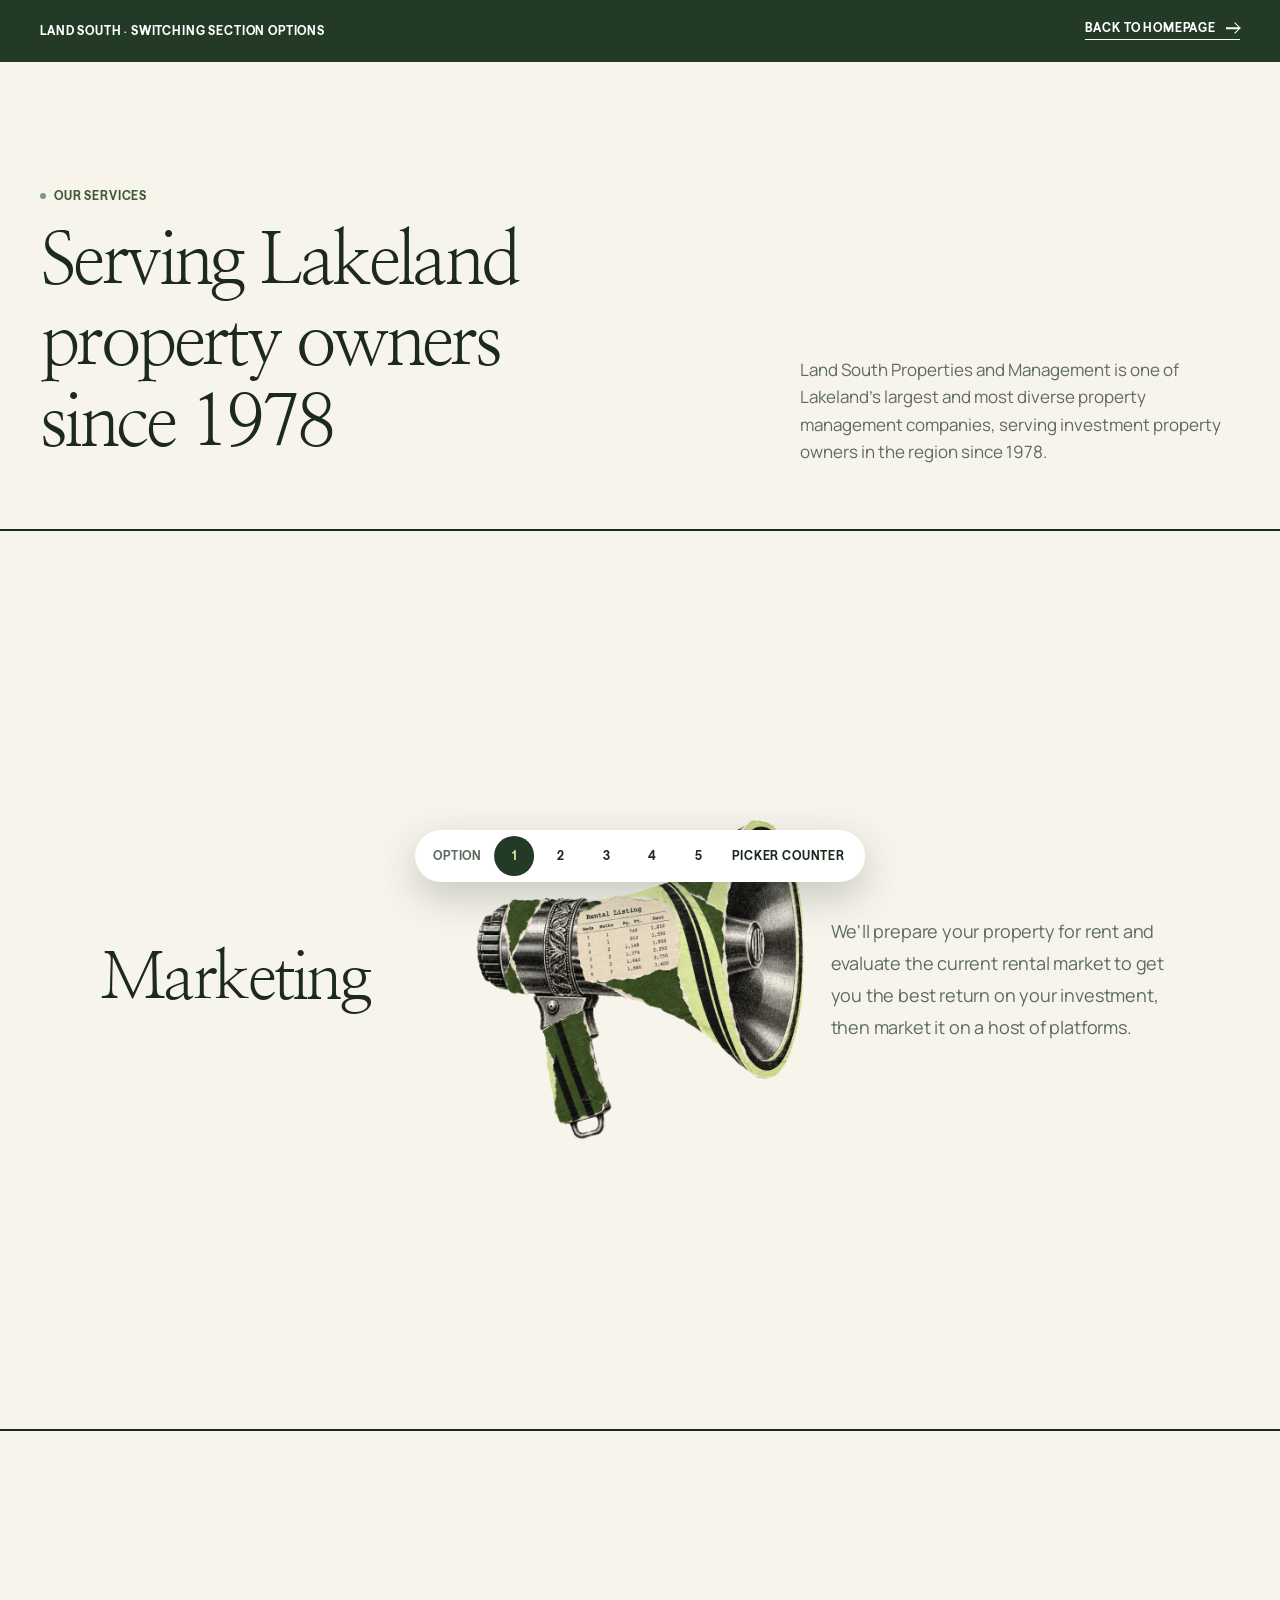
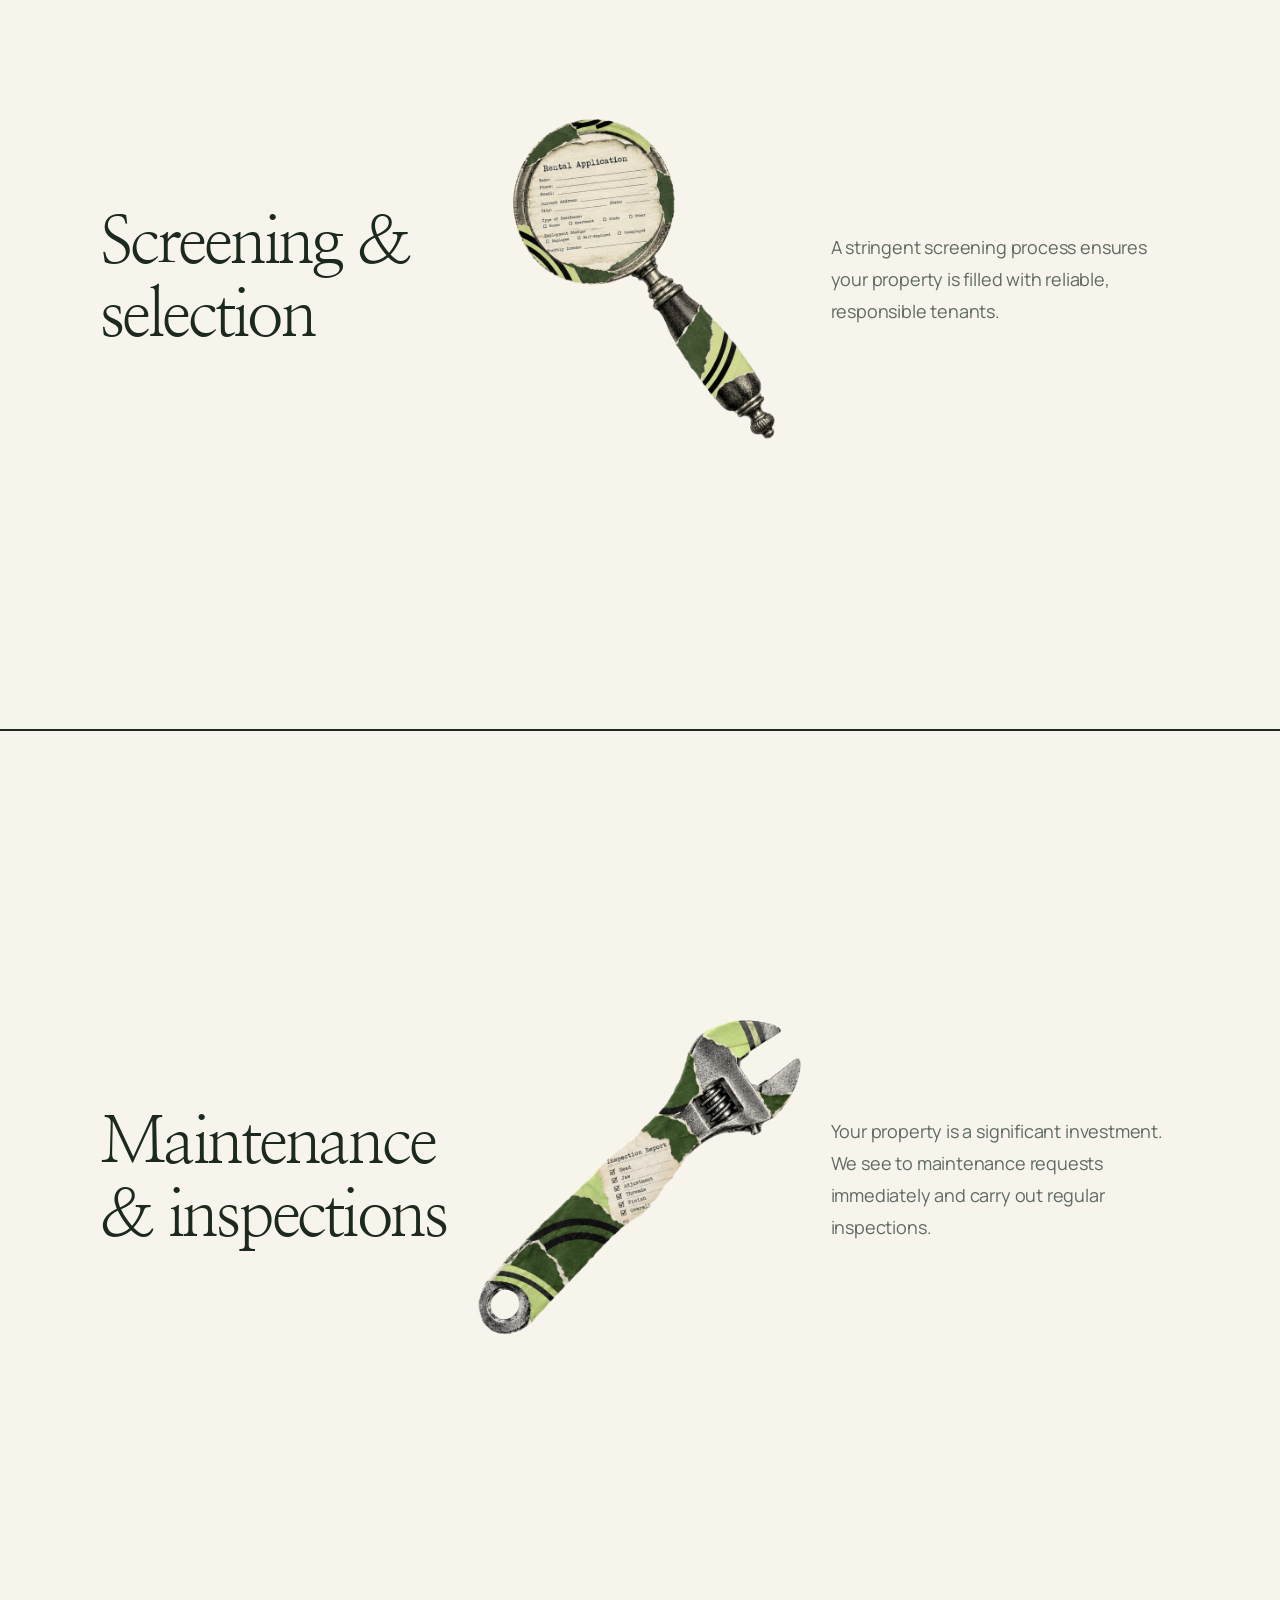
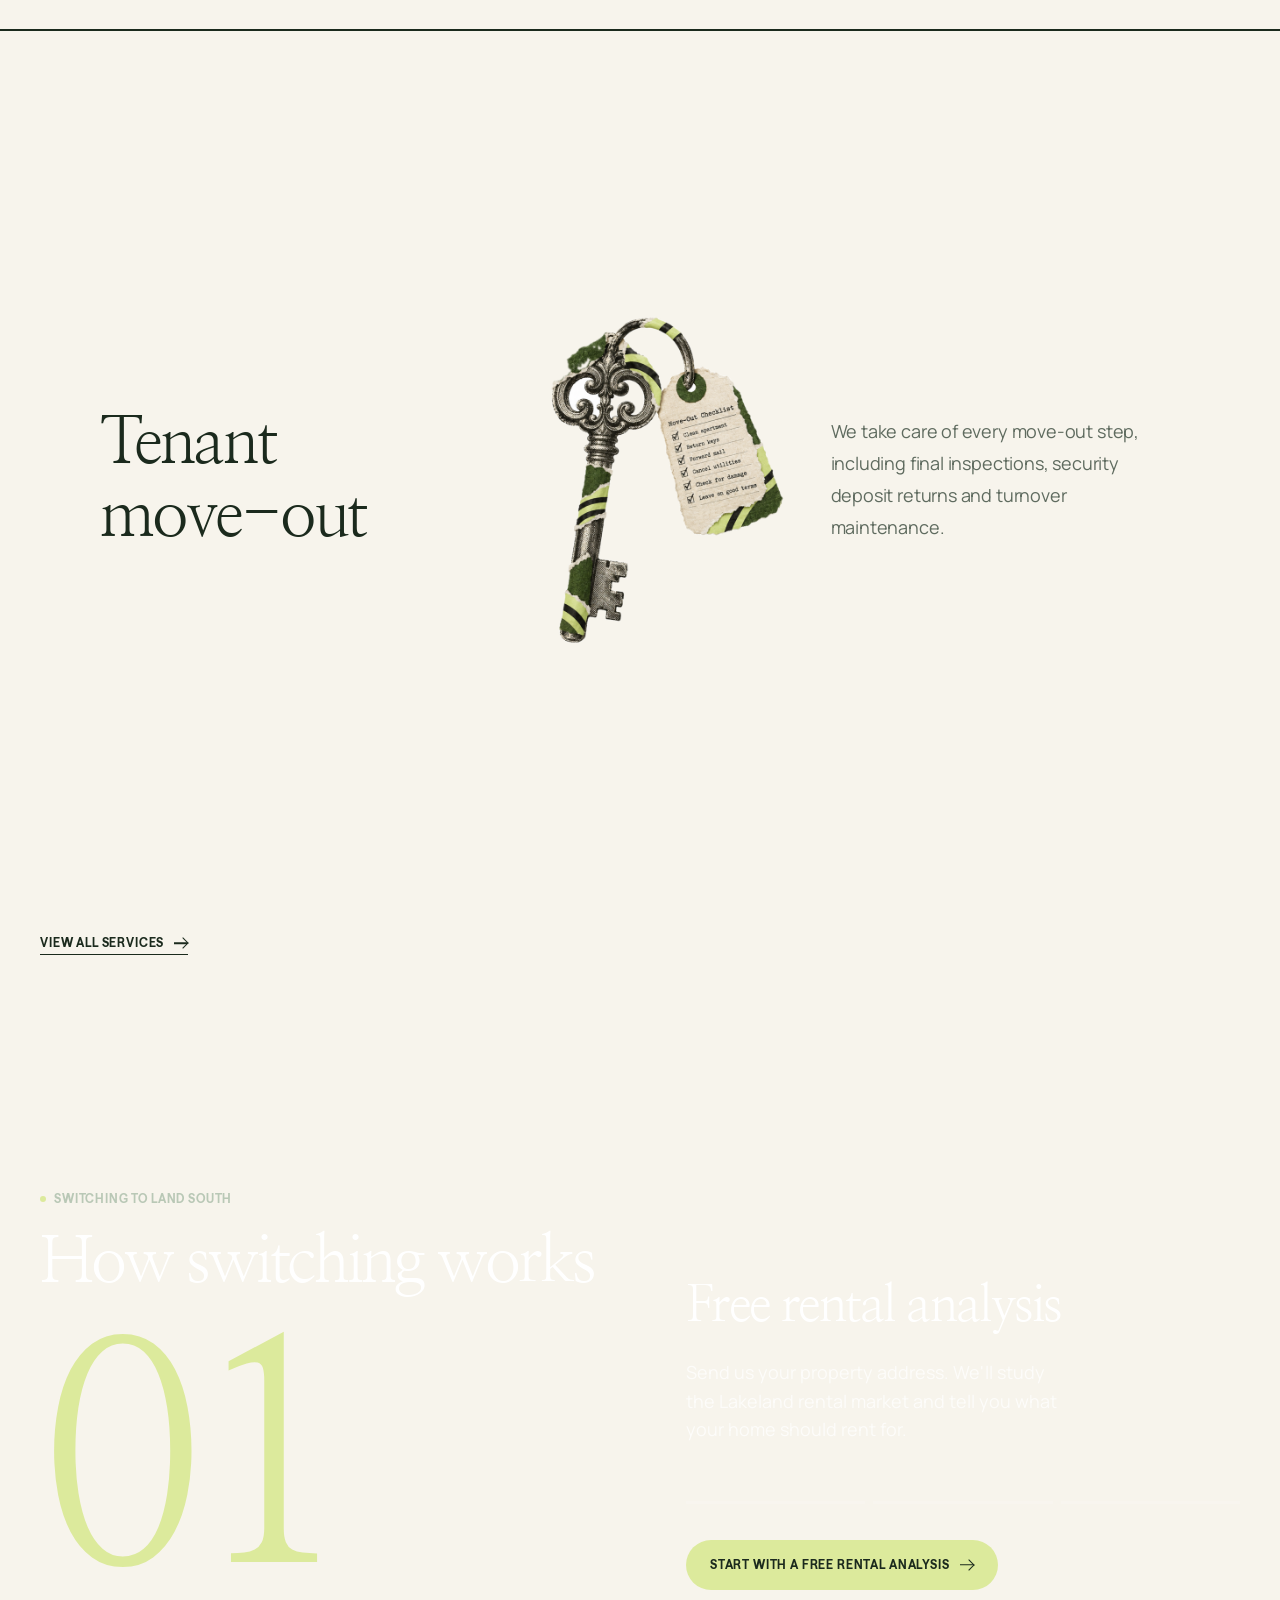
==== commit e0f84050: "Version the CSS and JS links so browsers fetch fresh files after each push GitHub Pages caches files" ====
--- a/switching.html
+++ b/switching.html
@@ -8,8 +8,8 @@
 <link rel="preconnect" href="https://fonts.googleapis.com">
 <link rel="preconnect" href="https://fonts.gstatic.com" crossorigin>
 <link href="https://fonts.googleapis.com/css2?family=Nanum+Myeongjo:wght@400;700&family=Manrope:wght@400;500;600;700&display=swap" rel="stylesheet">
-<link rel="stylesheet" href="styles.css">
-<link rel="stylesheet" href="options.css">
+<link rel="stylesheet" href="styles.css?v=202611171703">
+<link rel="stylesheet" href="options.css?v=202611171703">
 <style>
 /* ---------- option picker ---------- */
 .pick{position:fixed;z-index:90;left:50%;bottom:18px;transform:translateX(-50%);display:flex;align-items:center;gap:6px;padding:6px 6px 6px 18px;background:#fff;border-radius:999px;box-shadow:0 14px 40px rgba(20,40,30,.22)}
--- a/styles.css
+++ b/styles.css
@@ -122,7 +122,6 @@
 .panel__h{font-size:clamp(48px,calc(9.6vw - 58px),88px);line-height:1.13;color:var(--ink);max-width:460px}
 .panel__img{width:333px;height:333px;object-fit:contain}
 .panel__p{justify-self:end;width:100%;max-width:372px;font-size:18px;line-height:1.77;letter-spacing:-.01em;color:var(--muted)}
-.services__more{padding:clamp(48px,6vw,80px) 0 clamp(80px,9vw,128px);position:relative;z-index:1;background:var(--cream)}
 
 /* about: team portraits, then the copy with stamp badges */
 .about{background:var(--sand)}
@@ -391,13 +390,12 @@
 /* ---------- the colour change, after AdLib: once the switching section settles in,
    the stuck service panel, the link strip and the section itself all fade to forest together ---------- */
 .services{background:var(--cream)}
-.services,.stack .panel:last-child,.services__more,.sw{transition:background-color 1s cubic-bezier(.4,0,.2,1),color .8s ease,border-color .8s ease}
-.panel__h,.panel__p,.services__more .link{transition:color .8s ease}
+.services,.stack .panel:last-child,.sw{transition:background-color 1s cubic-bezier(.4,0,.2,1),color .8s ease,border-color .8s ease}
+.panel__h,.panel__p{transition:color .8s ease}
 .dark .stack .panel:last-child{background:var(--forest);border-color:var(--forest)}
 .dark .stack .panel:last-child .panel__h{color:#fff}
 .dark .stack .panel:last-child .panel__p{color:rgba(255,255,255,.7)}
-.dark .services,.dark .services__more{background:var(--forest)}
-.dark .services__more .link{color:#fff}
+.dark .services{background:var(--forest)}
 .sw{background:var(--cream);color:#fff;position:relative}
 .dark .sw{background:var(--forest)}
 .sw__in{opacity:0;transform:translateY(24px);transition:opacity .9s ease .25s,transform 1.1s cubic-bezier(.2,.7,.2,1) .25s}
@@ -421,7 +419,13 @@
 .d5__art .win.on{opacity:1}
 .d5__art .gnd{stroke:rgba(255,255,255,.3)}
 .d5__art .tag-c{fill:var(--lime)}
-.d5__head{margin-bottom:28px}
+/* desktop: tag and heading centred across the top, drawing left and steps right underneath */
+.d5__text{display:contents}
+.d5__head{grid-column:1/-1;grid-row:1;display:flex;flex-direction:column;align-items:center;text-align:center;margin-bottom:clamp(8px,2vh,24px)}
+.d5__head .tag{margin-bottom:14px}
+.d5 .d5__art{grid-column:1;grid-row:2/4;max-width:min(520px,58vh)}
+.d5__steps{grid-column:2;grid-row:2}
+.d5__dots{grid-column:2;grid-row:3;align-self:start}
 .d5__steps{position:relative;min-height:330px}
 .d5__step{position:absolute;inset:0 0 auto;opacity:0;transform:translateY(16px);transition:opacity .5s ease,transform .8s cubic-bezier(.2,.7,.2,1);pointer-events:none}
 .d5__step.on{opacity:1;transform:none;transition-delay:.15s;pointer-events:auto}
@@ -439,7 +443,8 @@
   .d5__step p{font-size:16px}
   .sw-h{font-size:clamp(36px,10vw,52px)}
 }
-@media (max-width:720px){
-  .d5__text{display:contents}
-  .d5__head{order:-1;margin-bottom:4px}
-}
+@media (max-width:900px){
+  .d5__head,.d5 .d5__art,.d5__steps,.d5__dots{grid-column:auto;grid-row:auto}
+  .d5__head{order:-1;align-items:flex-start;text-align:left;margin-bottom:4px}
+  .d5 .d5__art{max-width:300px}
+}
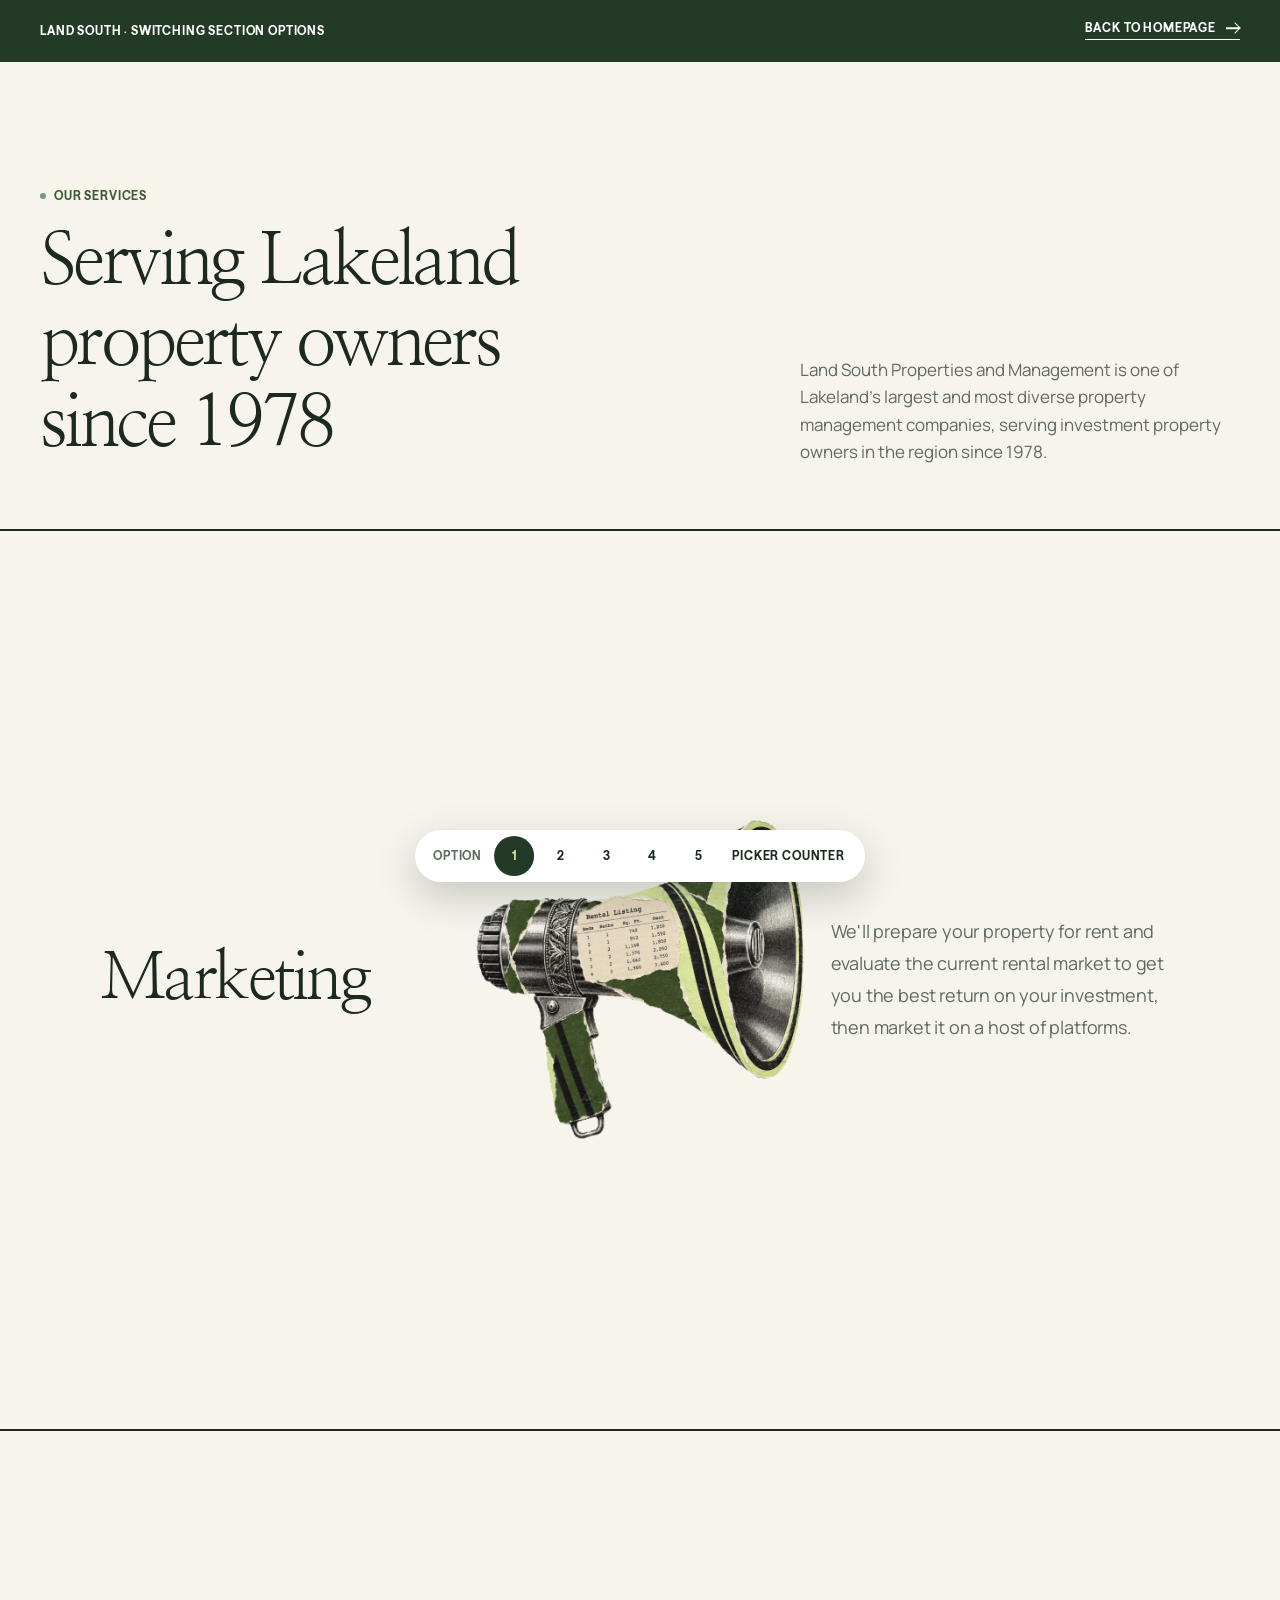
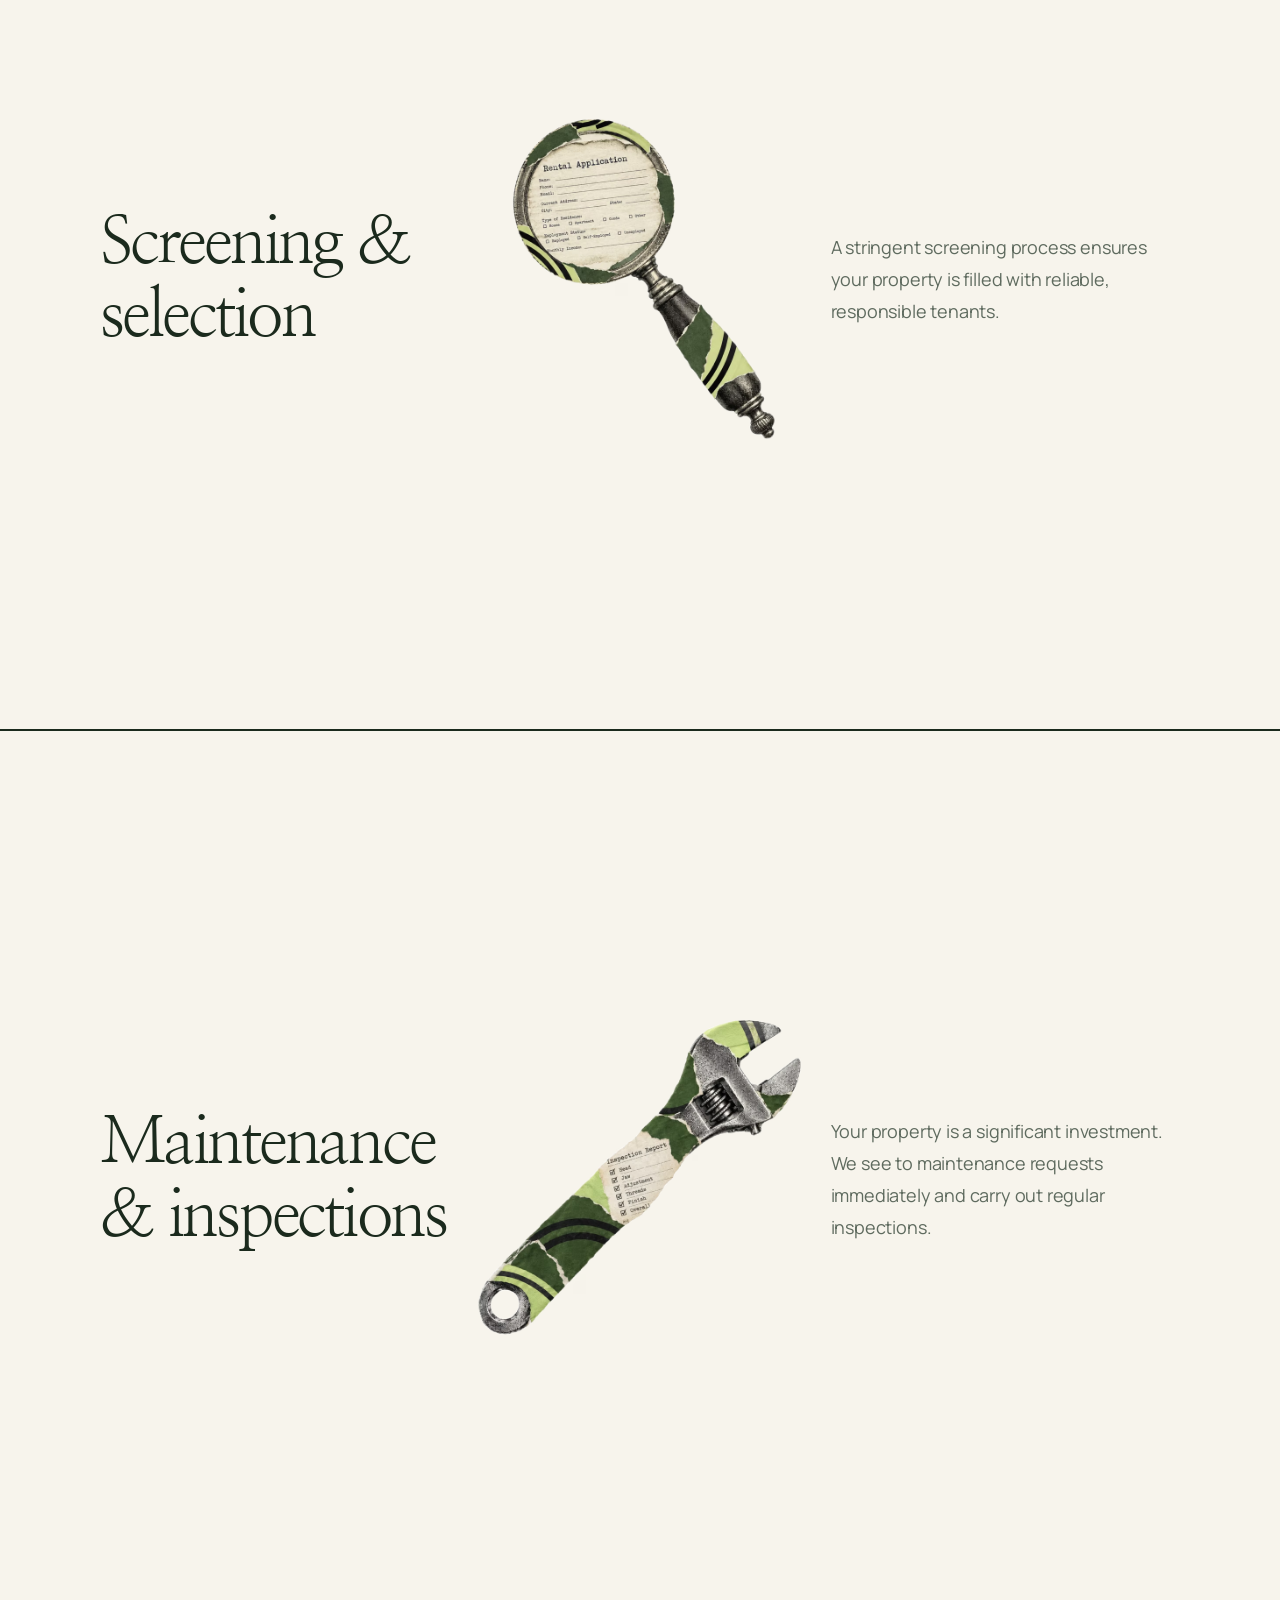
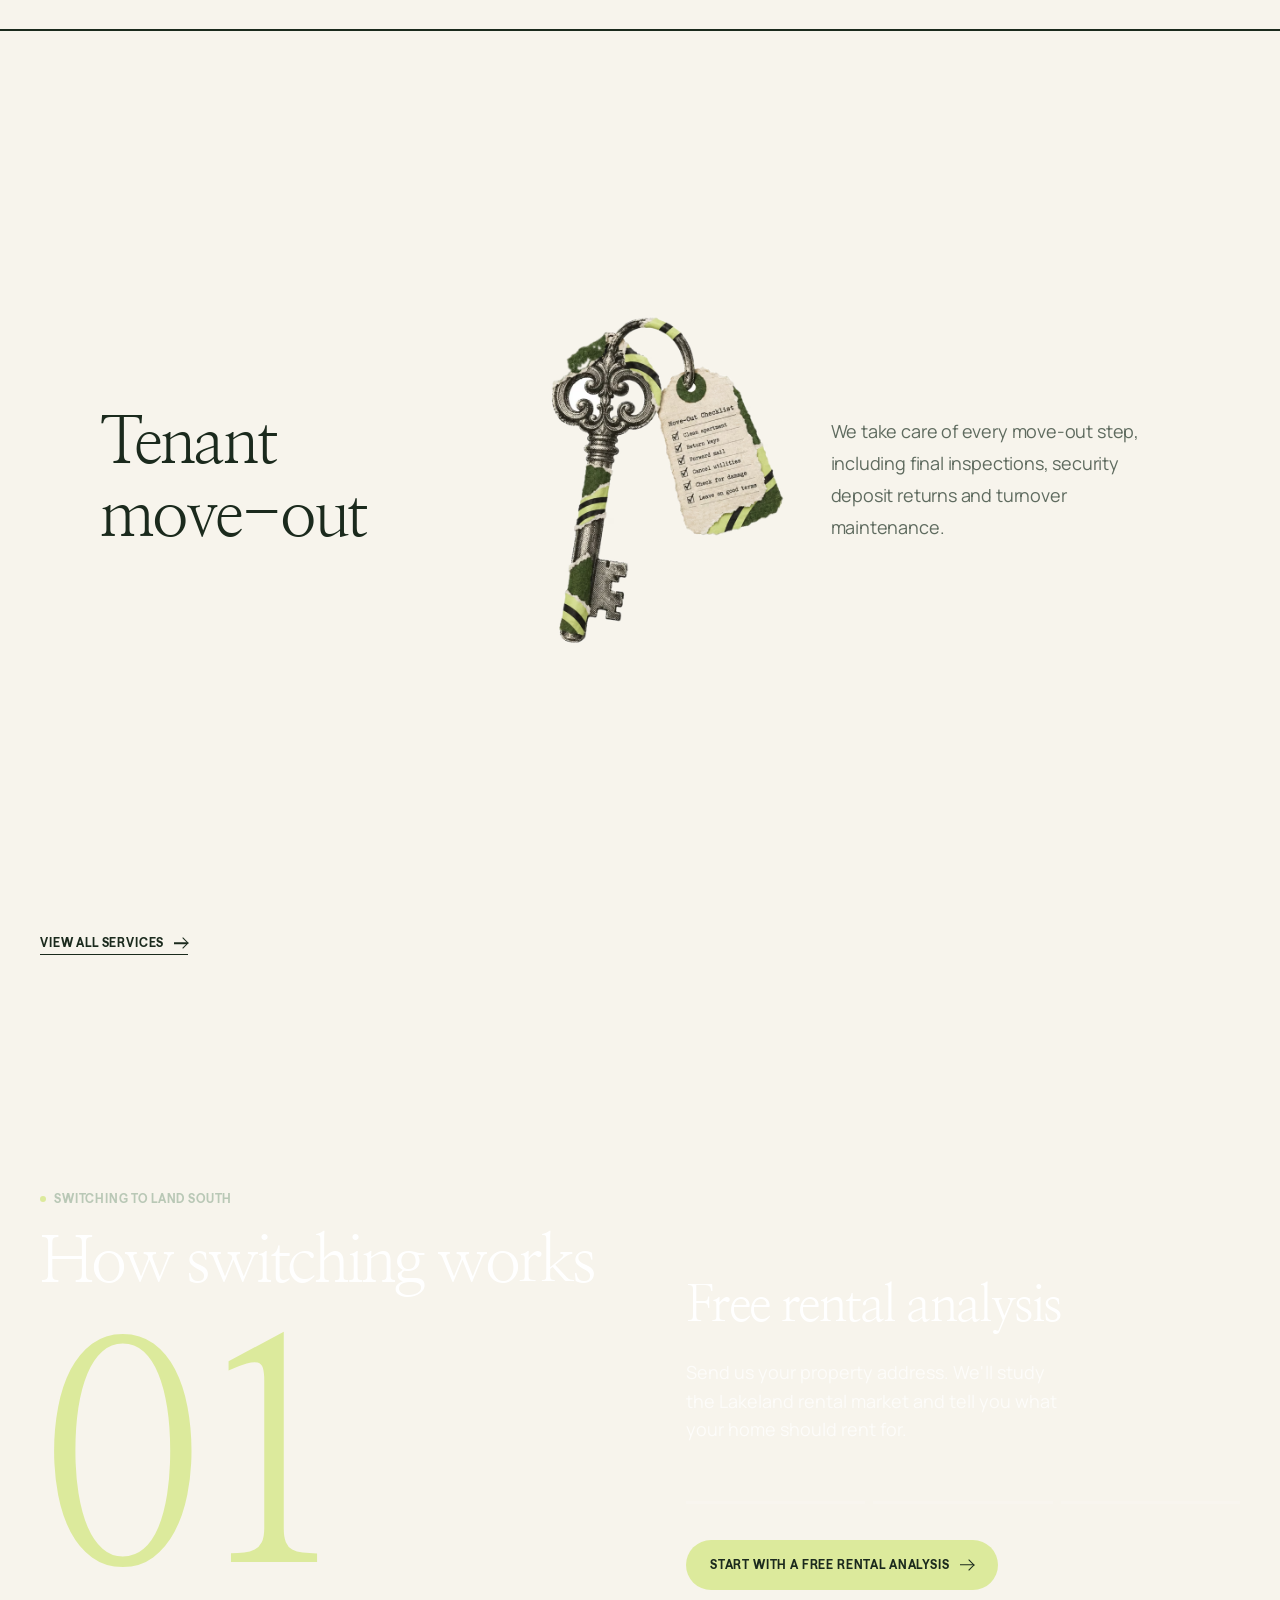
==== commit f0c9b1e7: "Optimise images: AVIF cutouts and photos, resized hero and logos Homepage images drop from about 6.4" ====
--- a/switching.html
+++ b/switching.html
@@ -8,8 +8,8 @@
 <link rel="preconnect" href="https://fonts.googleapis.com">
 <link rel="preconnect" href="https://fonts.gstatic.com" crossorigin>
 <link href="https://fonts.googleapis.com/css2?family=Nanum+Myeongjo:wght@400;700&family=Manrope:wght@400;500;600;700&display=swap" rel="stylesheet">
-<link rel="stylesheet" href="styles.css?v=202611171703">
-<link rel="stylesheet" href="options.css?v=202611171703">
+<link rel="stylesheet" href="styles.css?v=202611172008">
+<link rel="stylesheet" href="options.css?v=202611172008">
 <style>
 /* ---------- option picker ---------- */
 .pick{position:fixed;z-index:90;left:50%;bottom:18px;transform:translateX(-50%);display:flex;align-items:center;gap:6px;padding:6px 6px 6px 18px;background:#fff;border-radius:999px;box-shadow:0 14px 40px rgba(20,40,30,.22)}
@@ -185,22 +185,22 @@
   <ol class="stack">
     <li class="panel">
       <h3 class="panel__h">Marketing</h3>
-      <img class="panel__img" src="img/svc-marketing.png" alt="A vintage megaphone collage" width="760" height="760" loading="eager">
+      <picture><source srcset="img/svc-marketing.avif" type="image/avif"><img class="panel__img" src="img/svc-marketing.png" alt="A vintage megaphone collage" width="760" height="760" loading="eager"></picture>
       <p class="panel__p">We'll prepare your property for rent and evaluate the current rental market to get you the best return on your investment, then market it on a host of platforms.</p>
     </li>
     <li class="panel">
       <h3 class="panel__h">Screening &amp; selection</h3>
-      <img class="panel__img" src="img/svc-screening.png" alt="A magnifying glass over a rental application" width="760" height="760" loading="lazy">
+      <picture><source srcset="img/svc-screening.avif" type="image/avif"><img class="panel__img" src="img/svc-screening.png" alt="A magnifying glass over a rental application" width="760" height="760" loading="lazy"></picture>
       <p class="panel__p">A stringent screening process ensures your property is filled with reliable, responsible tenants.</p>
     </li>
     <li class="panel">
       <h3 class="panel__h">Maintenance &amp; inspections</h3>
-      <img class="panel__img" src="img/svc-maintenance.png" alt="A wrench wrapped in an inspection report" width="760" height="760" loading="lazy">
+      <picture><source srcset="img/svc-maintenance.avif" type="image/avif"><img class="panel__img" src="img/svc-maintenance.png" alt="A wrench wrapped in an inspection report" width="760" height="760" loading="lazy"></picture>
       <p class="panel__p">Your property is a significant investment. We see to maintenance requests immediately and carry out regular inspections.</p>
     </li>
     <li class="panel">
       <h3 class="panel__h">Tenant move-out</h3>
-      <img class="panel__img" src="img/svc-moveout.png" alt="A house key with a move-out checklist tag" width="760" height="760" loading="lazy">
+      <picture><source srcset="img/svc-moveout.avif" type="image/avif"><img class="panel__img" src="img/svc-moveout.png" alt="A house key with a move-out checklist tag" width="760" height="760" loading="lazy"></picture>
       <p class="panel__p">We take care of every move-out step, including final inspections, security deposit returns and turnover maintenance.</p>
     </li>
   </ol>
--- a/styles.css
+++ b/styles.css
@@ -22,6 +22,8 @@
 }
 *{box-sizing:border-box;margin:0;padding:0}
 [hidden]{display:none!important}
+picture{display:contents}
+picture source{display:none}
 html{scroll-behavior:smooth;-webkit-text-size-adjust:100%}
 body{background:var(--cream);color:var(--ink);font:400 16px/1.6 var(--sans);-webkit-font-smoothing:antialiased;overflow-x:hidden}
 img{display:block;max-width:100%}
